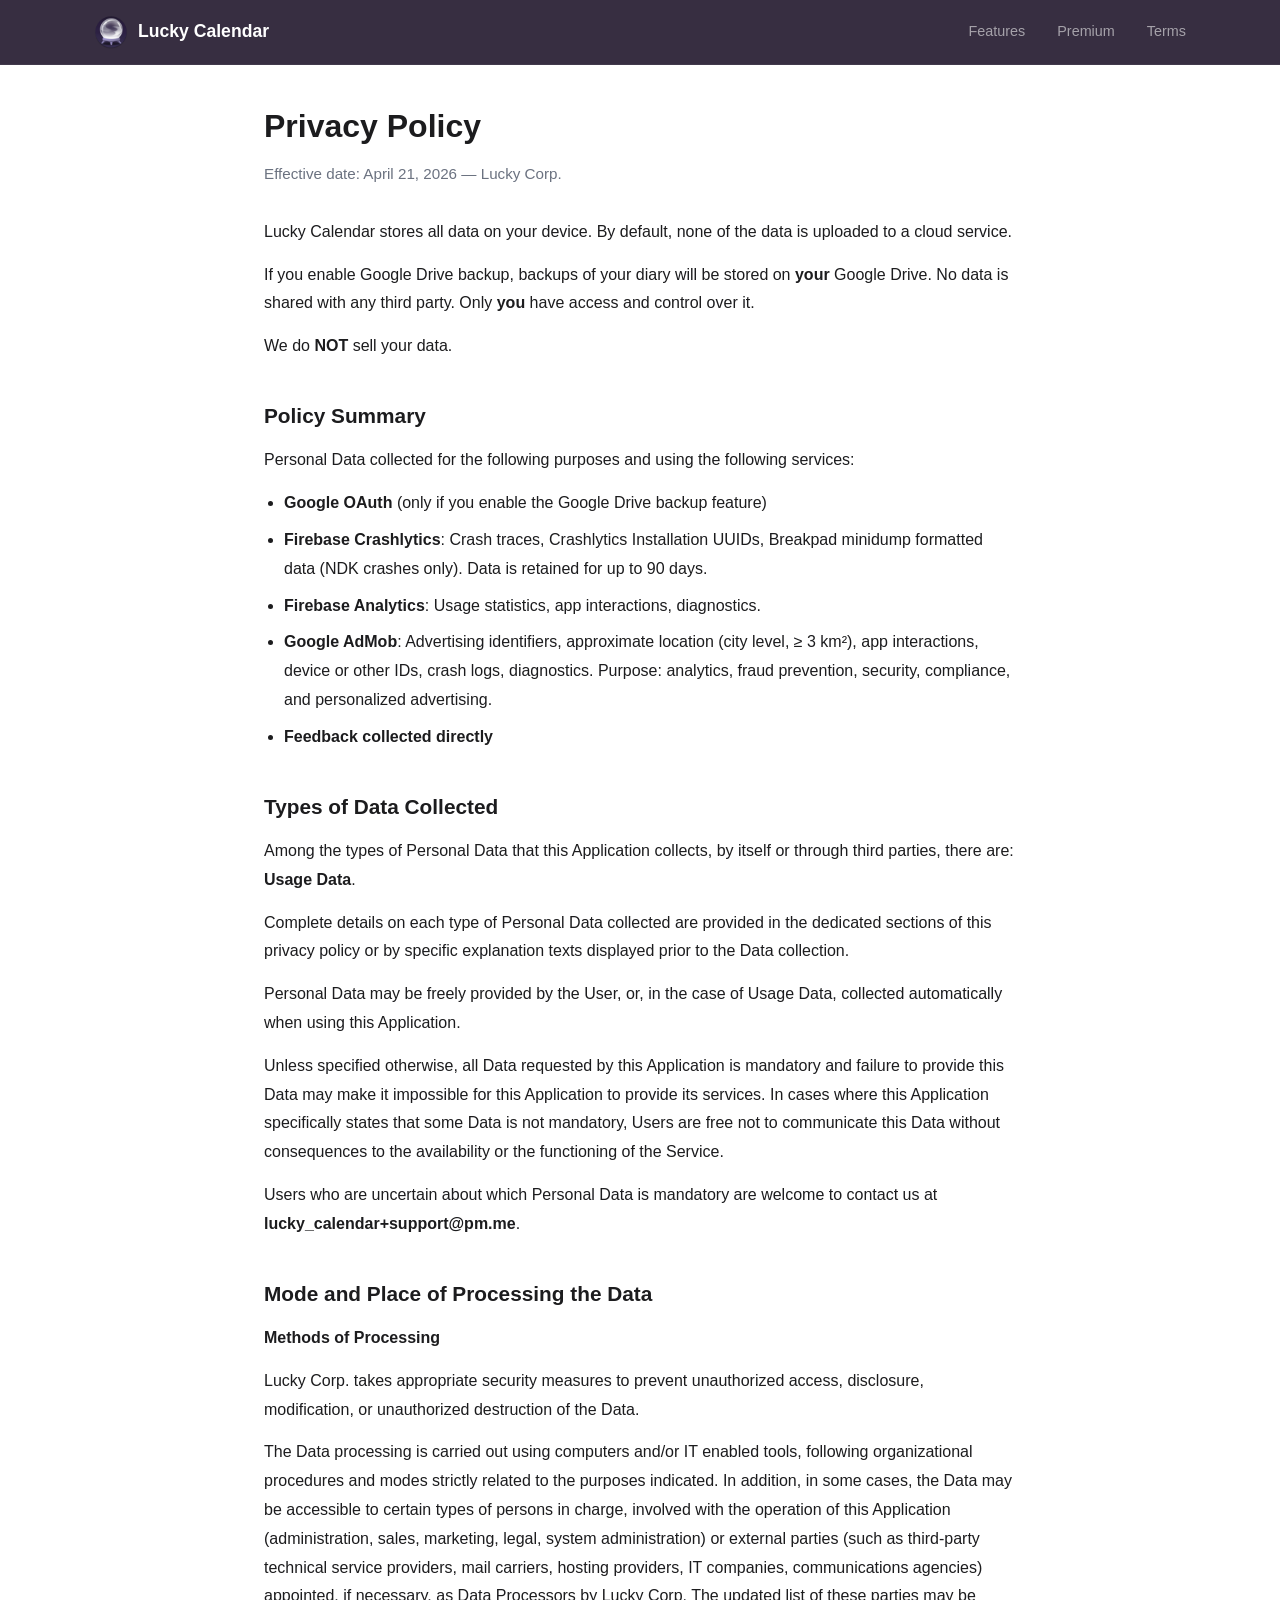
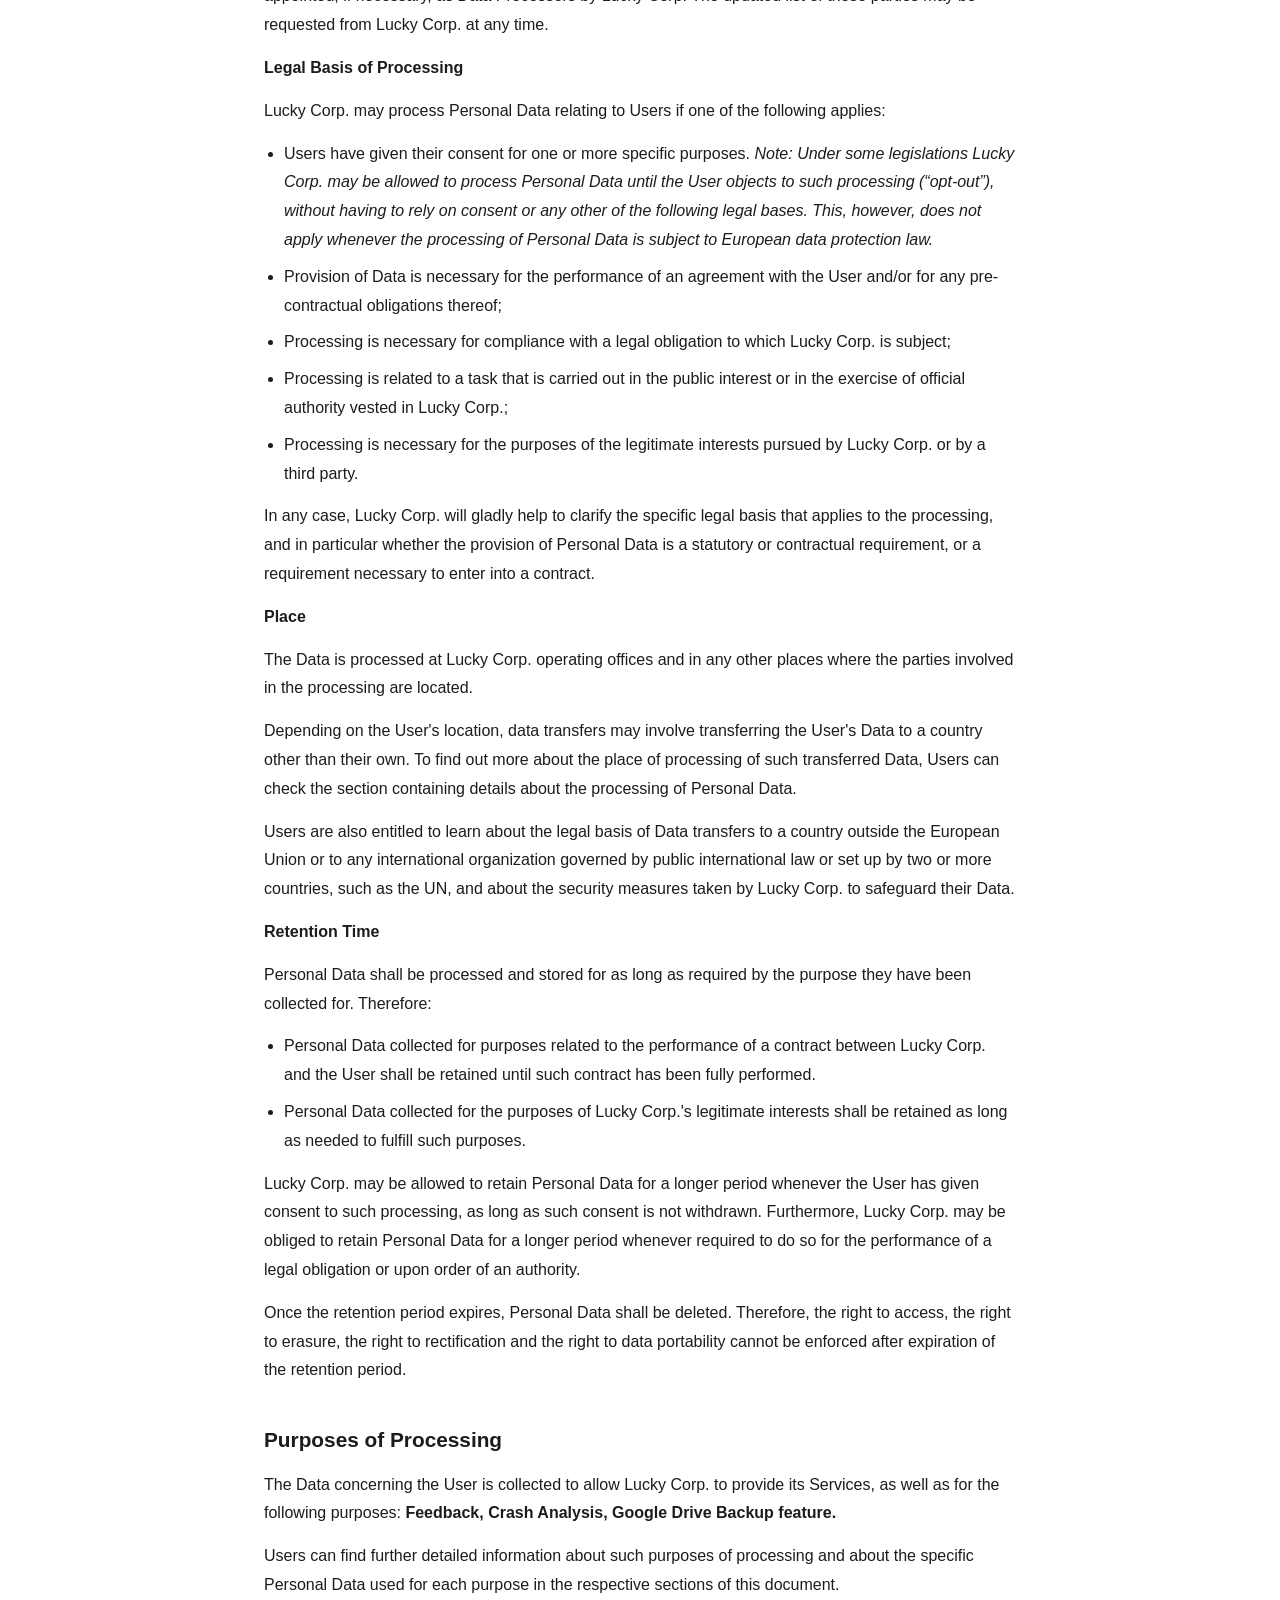
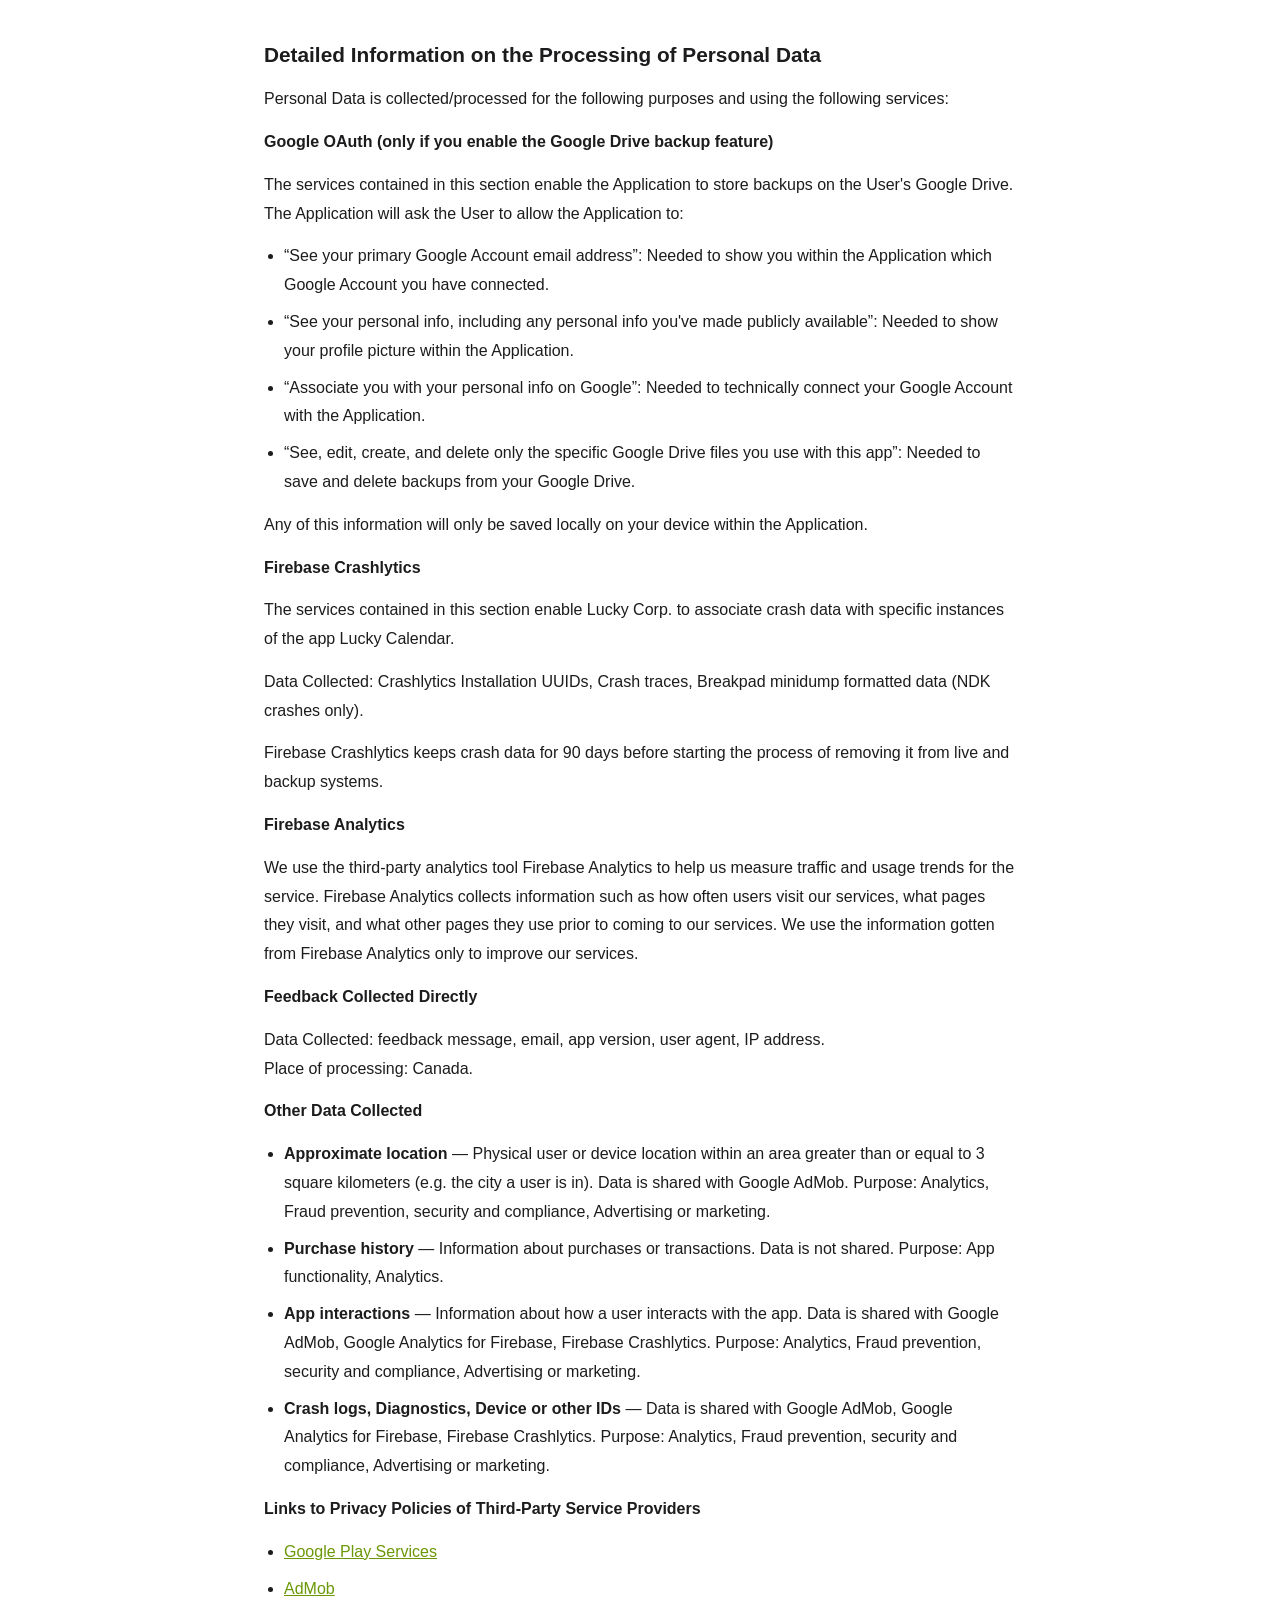
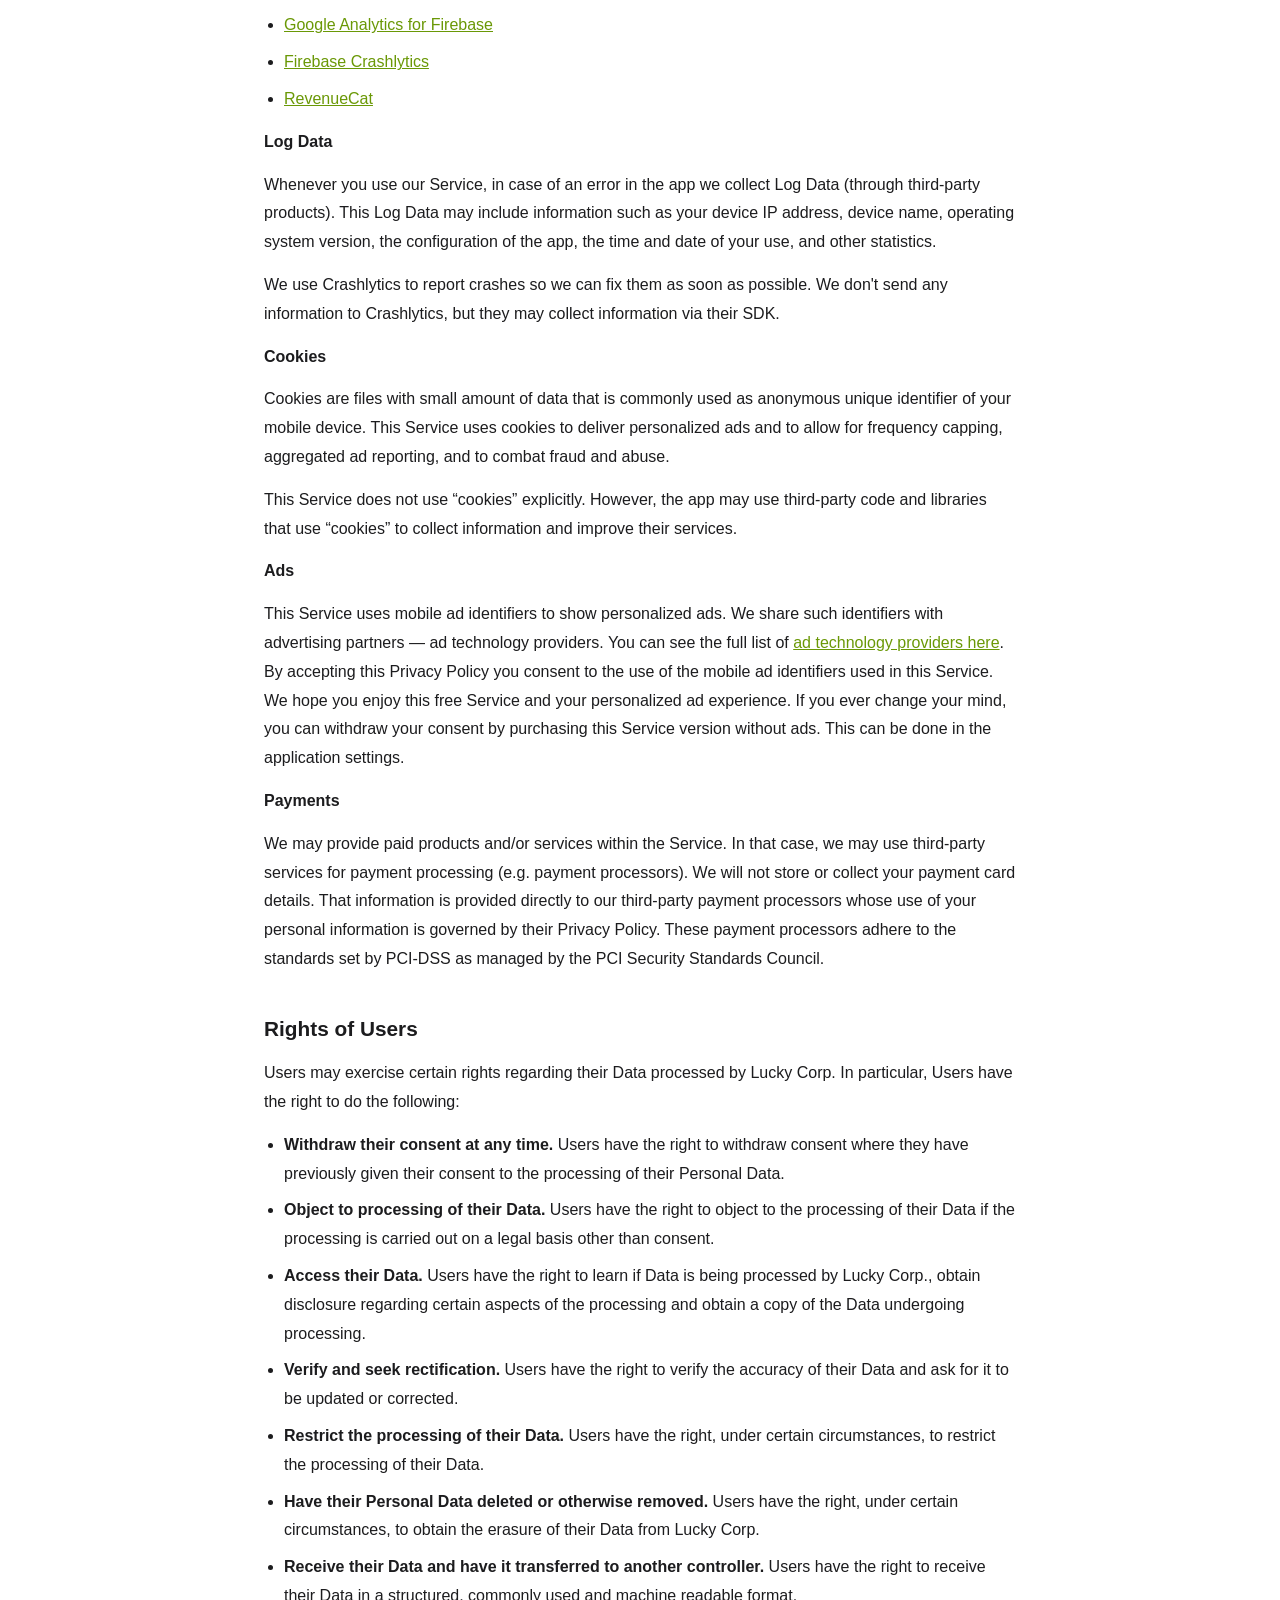
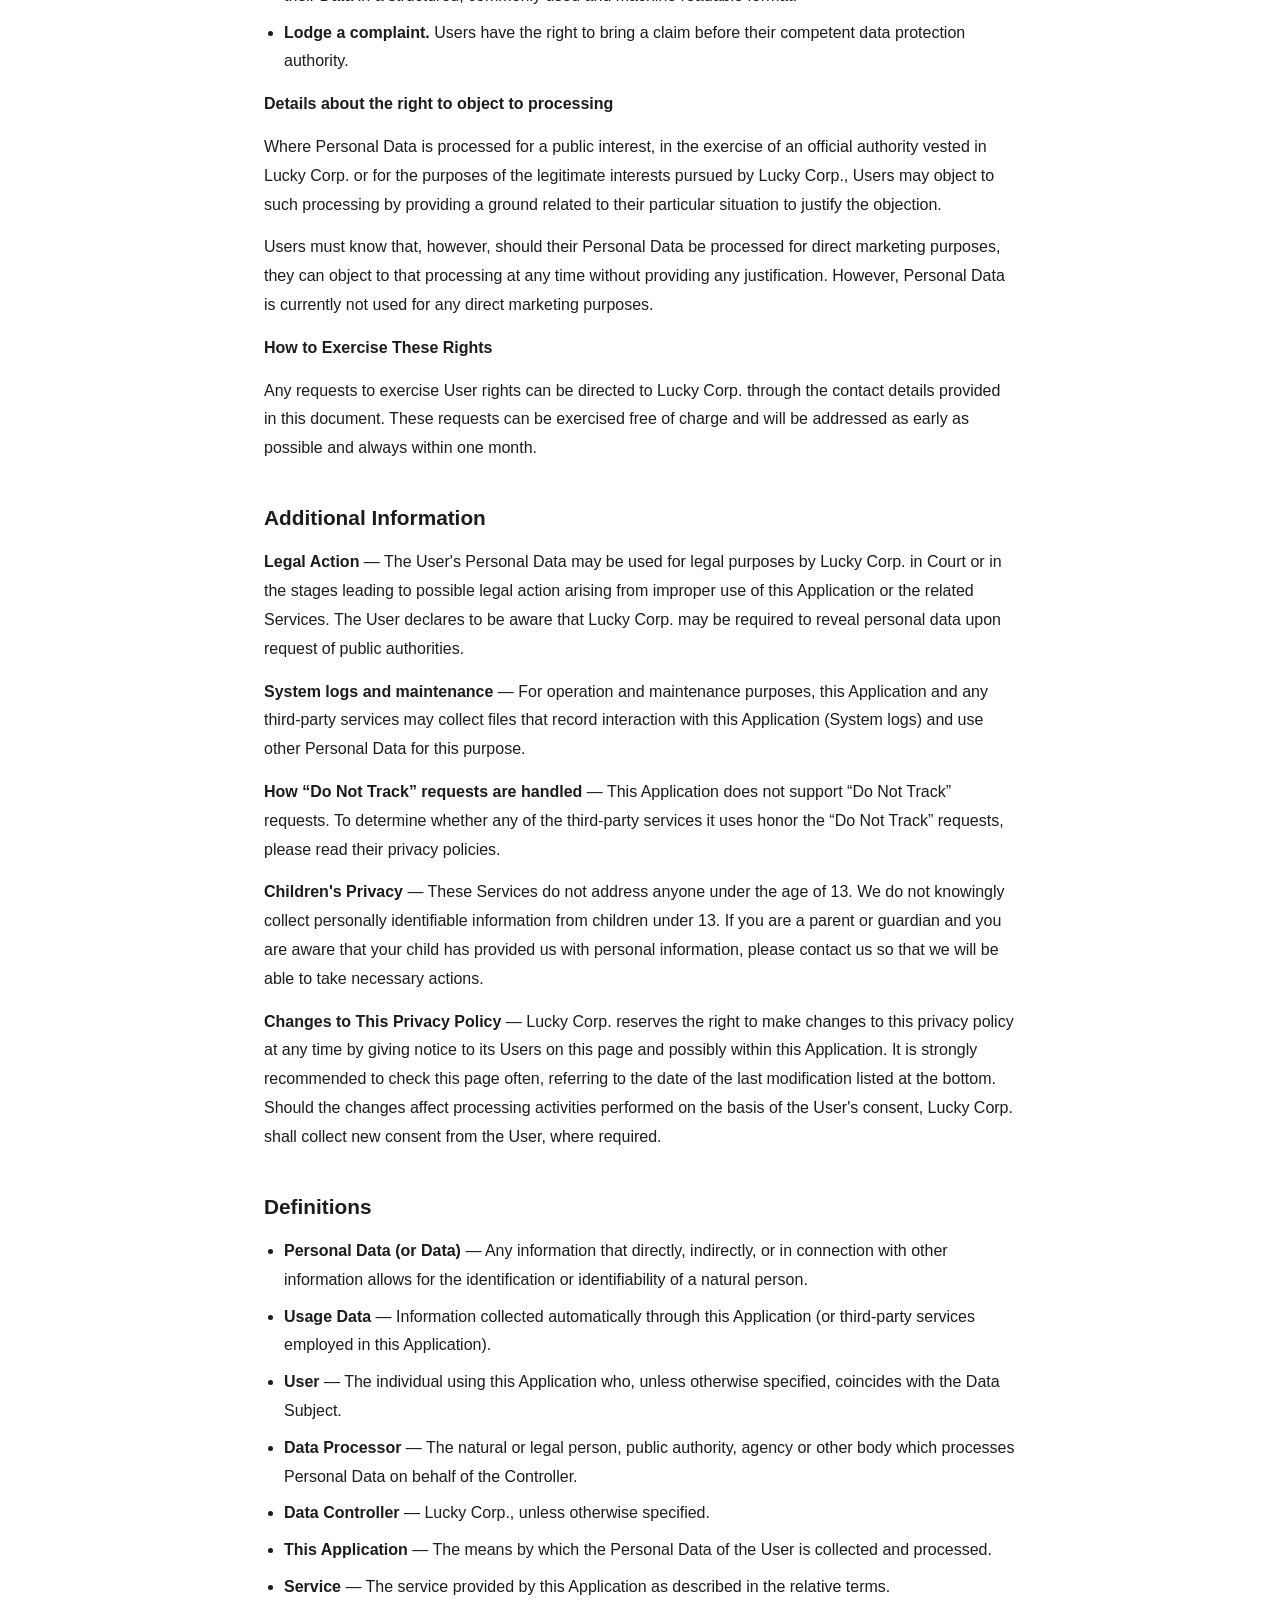
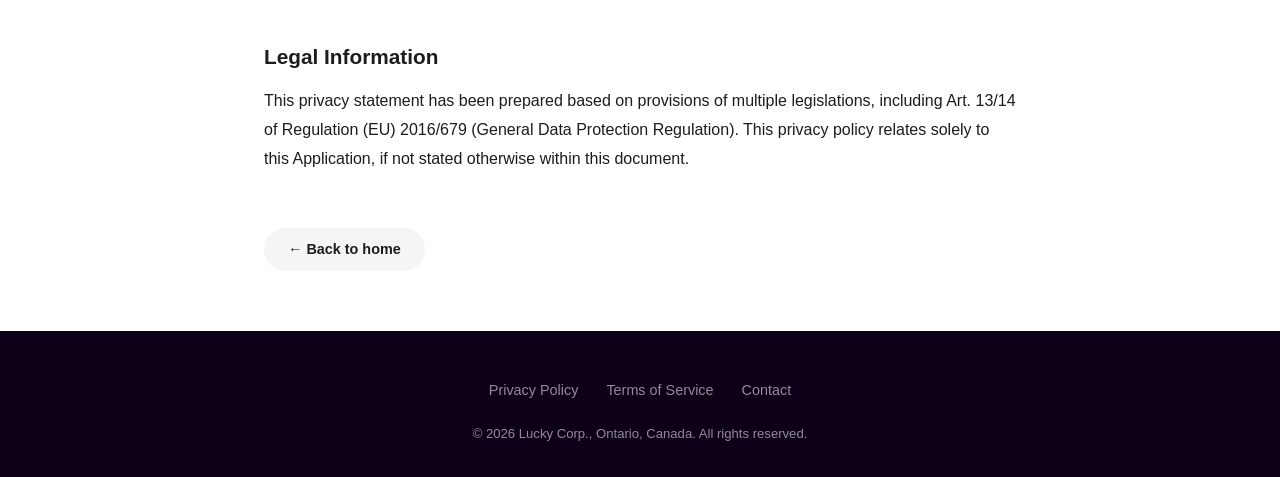
==== privacy.html @ 3365e774 "Initial website" ====
<!DOCTYPE html>
<html lang="en">
<head>
    <meta charset="UTF-8">
    <meta name="viewport" content="width=device-width, initial-scale=1.0">
    <title>Privacy Policy — Lucky Calendar</title>
    <meta name="description" content="Privacy Policy for Lucky Calendar app.">
    <meta name="theme-color" content="#1A0A2E">
    <link rel="icon" href="img/favicon.webp" type="image/webp">
    <link rel="stylesheet" href="style.css">
</head>
<body>

<nav class="nav">
    <div class="container">
        <a href="index.html" class="nav-brand">
            <img src="img/logo.webp" alt="Lucky Calendar" width="34" height="34">
            Lucky Calendar
        </a>
        <div class="nav-links">
            <a href="index.html#features">Features</a>
            <a href="index.html#premium">Premium</a>
            <a href="terms.html">Terms</a>
        </div>
        <button class="nav-toggle" id="navToggle" aria-label="Menu"><span></span></button>
    </div>
</nav>

<main class="legal-page">
    <h1>Privacy Policy</h1>
    <p class="effective">Effective date: April 21, 2026 &mdash; Lucky Corp.</p>

    <div class="legal-content">
        <p>Lucky Calendar stores all data on your device. By default, none of the data is uploaded to a cloud service.</p>

        <p>If you enable Google Drive backup, backups of your diary will be stored on <strong>your</strong> Google Drive. No data is shared with any third party. Only <strong>you</strong> have access and control over it.</p>

        <p>We do <strong>NOT</strong> sell your data.</p>

        <h2>Policy Summary</h2>

        <p>Personal Data collected for the following purposes and using the following services:</p>
        <ul>
            <li><strong>Google OAuth</strong> (only if you enable the Google Drive backup feature)</li>
            <li><strong>Firebase Crashlytics</strong>: Crash traces, Crashlytics Installation UUIDs, Breakpad minidump formatted data (NDK crashes only). Data is retained for up to 90 days.</li>
            <li><strong>Firebase Analytics</strong>: Usage statistics, app interactions, diagnostics.</li>
            <li><strong>Google AdMob</strong>: Advertising identifiers, approximate location (city level, &ge; 3&nbsp;km&sup2;), app interactions, device or other IDs, crash logs, diagnostics. Purpose: analytics, fraud prevention, security, compliance, and personalized advertising.</li>
            <li><strong>Feedback collected directly</strong></li>
        </ul>

        <h2>Types of Data Collected</h2>

        <p>Among the types of Personal Data that this Application collects, by itself or through third parties, there are: <strong>Usage Data</strong>.</p>

        <p>Complete details on each type of Personal Data collected are provided in the dedicated sections of this privacy policy or by specific explanation texts displayed prior to the Data collection.</p>

        <p>Personal Data may be freely provided by the User, or, in the case of Usage Data, collected automatically when using this Application.</p>

        <p>Unless specified otherwise, all Data requested by this Application is mandatory and failure to provide this Data may make it impossible for this Application to provide its services. In cases where this Application specifically states that some Data is not mandatory, Users are free not to communicate this Data without consequences to the availability or the functioning of the Service.</p>

        <p>Users who are uncertain about which Personal Data is mandatory are welcome to contact us at <strong>lucky_calendar+support@pm.me</strong>.</p>

        <h2>Mode and Place of Processing the Data</h2>

        <p><strong>Methods of Processing</strong></p>

        <p>Lucky Corp. takes appropriate security measures to prevent unauthorized access, disclosure, modification, or unauthorized destruction of the Data.</p>

        <p>The Data processing is carried out using computers and/or IT enabled tools, following organizational procedures and modes strictly related to the purposes indicated. In addition, in some cases, the Data may be accessible to certain types of persons in charge, involved with the operation of this Application (administration, sales, marketing, legal, system administration) or external parties (such as third-party technical service providers, mail carriers, hosting providers, IT companies, communications agencies) appointed, if necessary, as Data Processors by Lucky Corp. The updated list of these parties may be requested from Lucky Corp. at any time.</p>

        <p><strong>Legal Basis of Processing</strong></p>

        <p>Lucky Corp. may process Personal Data relating to Users if one of the following applies:</p>
        <ul>
            <li>Users have given their consent for one or more specific purposes. <em>Note: Under some legislations Lucky Corp. may be allowed to process Personal Data until the User objects to such processing (&ldquo;opt-out&rdquo;), without having to rely on consent or any other of the following legal bases. This, however, does not apply whenever the processing of Personal Data is subject to European data protection law.</em></li>
            <li>Provision of Data is necessary for the performance of an agreement with the User and/or for any pre-contractual obligations thereof;</li>
            <li>Processing is necessary for compliance with a legal obligation to which Lucky Corp. is subject;</li>
            <li>Processing is related to a task that is carried out in the public interest or in the exercise of official authority vested in Lucky Corp.;</li>
            <li>Processing is necessary for the purposes of the legitimate interests pursued by Lucky Corp. or by a third party.</li>
        </ul>

        <p>In any case, Lucky Corp. will gladly help to clarify the specific legal basis that applies to the processing, and in particular whether the provision of Personal Data is a statutory or contractual requirement, or a requirement necessary to enter into a contract.</p>

        <p><strong>Place</strong></p>

        <p>The Data is processed at Lucky Corp. operating offices and in any other places where the parties involved in the processing are located.</p>

        <p>Depending on the User's location, data transfers may involve transferring the User's Data to a country other than their own. To find out more about the place of processing of such transferred Data, Users can check the section containing details about the processing of Personal Data.</p>

        <p>Users are also entitled to learn about the legal basis of Data transfers to a country outside the European Union or to any international organization governed by public international law or set up by two or more countries, such as the UN, and about the security measures taken by Lucky Corp. to safeguard their Data.</p>

        <p><strong>Retention Time</strong></p>

        <p>Personal Data shall be processed and stored for as long as required by the purpose they have been collected for. Therefore:</p>
        <ul>
            <li>Personal Data collected for purposes related to the performance of a contract between Lucky Corp. and the User shall be retained until such contract has been fully performed.</li>
            <li>Personal Data collected for the purposes of Lucky Corp.'s legitimate interests shall be retained as long as needed to fulfill such purposes.</li>
        </ul>

        <p>Lucky Corp. may be allowed to retain Personal Data for a longer period whenever the User has given consent to such processing, as long as such consent is not withdrawn. Furthermore, Lucky Corp. may be obliged to retain Personal Data for a longer period whenever required to do so for the performance of a legal obligation or upon order of an authority.</p>

        <p>Once the retention period expires, Personal Data shall be deleted. Therefore, the right to access, the right to erasure, the right to rectification and the right to data portability cannot be enforced after expiration of the retention period.</p>

        <h2>Purposes of Processing</h2>

        <p>The Data concerning the User is collected to allow Lucky Corp. to provide its Services, as well as for the following purposes: <strong>Feedback, Crash Analysis, Google Drive Backup feature.</strong></p>

        <p>Users can find further detailed information about such purposes of processing and about the specific Personal Data used for each purpose in the respective sections of this document.</p>

        <h2>Detailed Information on the Processing of Personal Data</h2>

        <p>Personal Data is collected/processed for the following purposes and using the following services:</p>

        <p><strong>Google OAuth (only if you enable the Google Drive backup feature)</strong></p>

        <p>The services contained in this section enable the Application to store backups on the User's Google Drive. The Application will ask the User to allow the Application to:</p>
        <ul>
            <li>&ldquo;See your primary Google Account email address&rdquo;: Needed to show you within the Application which Google Account you have connected.</li>
            <li>&ldquo;See your personal info, including any personal info you've made publicly available&rdquo;: Needed to show your profile picture within the Application.</li>
            <li>&ldquo;Associate you with your personal info on Google&rdquo;: Needed to technically connect your Google Account with the Application.</li>
            <li>&ldquo;See, edit, create, and delete only the specific Google Drive files you use with this app&rdquo;: Needed to save and delete backups from your Google Drive.</li>
        </ul>

        <p>Any of this information will only be saved locally on your device within the Application.</p>

        <p><strong>Firebase Crashlytics</strong></p>

        <p>The services contained in this section enable Lucky Corp. to associate crash data with specific instances of the app Lucky Calendar.</p>
        <p>Data Collected: Crashlytics Installation UUIDs, Crash traces, Breakpad minidump formatted data (NDK crashes only).</p>
        <p>Firebase Crashlytics keeps crash data for 90 days before starting the process of removing it from live and backup systems.</p>

        <p><strong>Firebase Analytics</strong></p>

        <p>We use the third-party analytics tool Firebase Analytics to help us measure traffic and usage trends for the service. Firebase Analytics collects information such as how often users visit our services, what pages they visit, and what other pages they use prior to coming to our services. We use the information gotten from Firebase Analytics only to improve our services.</p>

        <p><strong>Feedback Collected Directly</strong></p>
        <p>Data Collected: feedback message, email, app version, user agent, IP address.<br>Place of processing: Canada.</p>

        <p><strong>Other Data Collected</strong></p>
        <ul>
            <li><strong>Approximate location</strong> — Physical user or device location within an area greater than or equal to 3 square kilometers (e.g. the city a user is in). Data is shared with Google AdMob. Purpose: Analytics, Fraud prevention, security and compliance, Advertising or marketing.</li>
            <li><strong>Purchase history</strong> — Information about purchases or transactions. Data is not shared. Purpose: App functionality, Analytics.</li>
            <li><strong>App interactions</strong> — Information about how a user interacts with the app. Data is shared with Google AdMob, Google Analytics for Firebase, Firebase Crashlytics. Purpose: Analytics, Fraud prevention, security and compliance, Advertising or marketing.</li>
            <li><strong>Crash logs, Diagnostics, Device or other IDs</strong> — Data is shared with Google AdMob, Google Analytics for Firebase, Firebase Crashlytics. Purpose: Analytics, Fraud prevention, security and compliance, Advertising or marketing.</li>
        </ul>

        <p><strong>Links to Privacy Policies of Third-Party Service Providers</strong></p>
        <ul>
            <li><a href="https://www.google.com/policies/privacy/">Google Play Services</a></li>
            <li><a href="https://support.google.com/admob/answer/6128543?hl=en">AdMob</a></li>
            <li><a href="https://firebase.google.com/policies/analytics">Google Analytics for Firebase</a></li>
            <li><a href="https://firebase.google.com/support/privacy/">Firebase Crashlytics</a></li>
            <li><a href="https://www.revenuecat.com/privacy">RevenueCat</a></li>
        </ul>

        <p><strong>Log Data</strong></p>
        <p>Whenever you use our Service, in case of an error in the app we collect Log Data (through third-party products). This Log Data may include information such as your device IP address, device name, operating system version, the configuration of the app, the time and date of your use, and other statistics.</p>
        <p>We use Crashlytics to report crashes so we can fix them as soon as possible. We don't send any information to Crashlytics, but they may collect information via their SDK.</p>

        <p><strong>Cookies</strong></p>
        <p>Cookies are files with small amount of data that is commonly used as anonymous unique identifier of your mobile device. This Service uses cookies to deliver personalized ads and to allow for frequency capping, aggregated ad reporting, and to combat fraud and abuse.</p>
        <p>This Service does not use &ldquo;cookies&rdquo; explicitly. However, the app may use third-party code and libraries that use &ldquo;cookies&rdquo; to collect information and improve their services.</p>

        <p><strong>Ads</strong></p>
        <p>This Service uses mobile ad identifiers to show personalized ads. We share such identifiers with advertising partners &mdash; ad technology providers. You can see the full list of <a href="https://support.google.com/admob/answer/9012903">ad technology providers here</a>. By accepting this Privacy Policy you consent to the use of the mobile ad identifiers used in this Service. We hope you enjoy this free Service and your personalized ad experience. If you ever change your mind, you can withdraw your consent by purchasing this Service version without ads. This can be done in the application settings.</p>

        <p><strong>Payments</strong></p>
        <p>We may provide paid products and/or services within the Service. In that case, we may use third-party services for payment processing (e.g. payment processors). We will not store or collect your payment card details. That information is provided directly to our third-party payment processors whose use of your personal information is governed by their Privacy Policy. These payment processors adhere to the standards set by PCI-DSS as managed by the PCI Security Standards Council.</p>

        <h2>Rights of Users</h2>

        <p>Users may exercise certain rights regarding their Data processed by Lucky Corp. In particular, Users have the right to do the following:</p>
        <ul>
            <li><strong>Withdraw their consent at any time.</strong> Users have the right to withdraw consent where they have previously given their consent to the processing of their Personal Data.</li>
            <li><strong>Object to processing of their Data.</strong> Users have the right to object to the processing of their Data if the processing is carried out on a legal basis other than consent.</li>
            <li><strong>Access their Data.</strong> Users have the right to learn if Data is being processed by Lucky Corp., obtain disclosure regarding certain aspects of the processing and obtain a copy of the Data undergoing processing.</li>
            <li><strong>Verify and seek rectification.</strong> Users have the right to verify the accuracy of their Data and ask for it to be updated or corrected.</li>
            <li><strong>Restrict the processing of their Data.</strong> Users have the right, under certain circumstances, to restrict the processing of their Data.</li>
            <li><strong>Have their Personal Data deleted or otherwise removed.</strong> Users have the right, under certain circumstances, to obtain the erasure of their Data from Lucky Corp.</li>
            <li><strong>Receive their Data and have it transferred to another controller.</strong> Users have the right to receive their Data in a structured, commonly used and machine readable format.</li>
            <li><strong>Lodge a complaint.</strong> Users have the right to bring a claim before their competent data protection authority.</li>
        </ul>

        <p><strong>Details about the right to object to processing</strong></p>
        <p>Where Personal Data is processed for a public interest, in the exercise of an official authority vested in Lucky Corp. or for the purposes of the legitimate interests pursued by Lucky Corp., Users may object to such processing by providing a ground related to their particular situation to justify the objection.</p>
        <p>Users must know that, however, should their Personal Data be processed for direct marketing purposes, they can object to that processing at any time without providing any justification. However, Personal Data is currently not used for any direct marketing purposes.</p>

        <p><strong>How to Exercise These Rights</strong></p>
        <p>Any requests to exercise User rights can be directed to Lucky Corp. through the contact details provided in this document. These requests can be exercised free of charge and will be addressed as early as possible and always within one month.</p>

        <h2>Additional Information</h2>

        <p><strong>Legal Action</strong> — The User's Personal Data may be used for legal purposes by Lucky Corp. in Court or in the stages leading to possible legal action arising from improper use of this Application or the related Services. The User declares to be aware that Lucky Corp. may be required to reveal personal data upon request of public authorities.</p>

        <p><strong>System logs and maintenance</strong> — For operation and maintenance purposes, this Application and any third-party services may collect files that record interaction with this Application (System logs) and use other Personal Data for this purpose.</p>

        <p><strong>How &ldquo;Do Not Track&rdquo; requests are handled</strong> — This Application does not support &ldquo;Do Not Track&rdquo; requests. To determine whether any of the third-party services it uses honor the &ldquo;Do Not Track&rdquo; requests, please read their privacy policies.</p>

        <p><strong>Children's Privacy</strong> — These Services do not address anyone under the age of 13. We do not knowingly collect personally identifiable information from children under 13. If you are a parent or guardian and you are aware that your child has provided us with personal information, please contact us so that we will be able to take necessary actions.</p>

        <p><strong>Changes to This Privacy Policy</strong> — Lucky Corp. reserves the right to make changes to this privacy policy at any time by giving notice to its Users on this page and possibly within this Application. It is strongly recommended to check this page often, referring to the date of the last modification listed at the bottom. Should the changes affect processing activities performed on the basis of the User's consent, Lucky Corp. shall collect new consent from the User, where required.</p>

        <h2>Definitions</h2>
        <ul>
            <li><strong>Personal Data (or Data)</strong> — Any information that directly, indirectly, or in connection with other information allows for the identification or identifiability of a natural person.</li>
            <li><strong>Usage Data</strong> — Information collected automatically through this Application (or third-party services employed in this Application).</li>
            <li><strong>User</strong> — The individual using this Application who, unless otherwise specified, coincides with the Data Subject.</li>
            <li><strong>Data Processor</strong> — The natural or legal person, public authority, agency or other body which processes Personal Data on behalf of the Controller.</li>
            <li><strong>Data Controller</strong> — Lucky Corp., unless otherwise specified.</li>
            <li><strong>This Application</strong> — The means by which the Personal Data of the User is collected and processed.</li>
            <li><strong>Service</strong> — The service provided by this Application as described in the relative terms.</li>
        </ul>

        <h2>Legal Information</h2>
        <p>This privacy statement has been prepared based on provisions of multiple legislations, including Art. 13/14 of Regulation (EU) 2016/679 (General Data Protection Regulation). This privacy policy relates solely to this Application, if not stated otherwise within this document.</p>
    </div>

    <a href="index.html" class="legal-back">&larr; Back to home</a>
</main>

<footer class="footer">
    <div class="container">
        <div class="footer-links">
            <a href="privacy.html">Privacy Policy</a>
            <a href="terms.html">Terms of Service</a>
            <a href="mailto:lucky_calendar+support@pm.me">Contact</a>
        </div>
        <p class="footer-copy">&copy; 2026 Lucky Corp., Ontario, Canada. All rights reserved.</p>
    </div>
</footer>

<script>
document.getElementById('navToggle').addEventListener('click', function() {
    document.querySelector('.nav-links').classList.toggle('open');
});
</script>
</body>
</html>
---- style.css ----
:root {
    --green: #7FB407;
    --green-light: #8FCE00;
    --green-dark: #6A9806;
    --green-glow: rgba(127, 180, 7, 0.25);
    --purple-deep: #0C0118;
    --purple-dark: #1A0A2E;
    --purple-mid: #2D1B4E;
    --purple-light: #5a4a6e;
    --bg-light: #F5F5F8;
    --white: #FFFFFF;
    --text-dark: #1C1C1E;
    --text-secondary: #6B7280;
    --text-on-dark: rgba(255, 255, 255, 0.92);
    --text-on-dark-dim: rgba(255, 255, 255, 0.55);
    --luck-1: #EE5449;
    --luck-2: #F98178;
    --luck-3: #78909C;
    --luck-4: #6B9805;
    --luck-5: #8FCE00;
    --radius: 16px;
    --radius-sm: 10px;
    --shadow: 0 4px 6px -1px rgba(0,0,0,.08), 0 2px 4px -2px rgba(0,0,0,.06);
    --shadow-lg: 0 10px 25px -5px rgba(0,0,0,.1), 0 8px 10px -6px rgba(0,0,0,.08);
    --transition: .3s ease;
    --max-w: 1140px;
}

*, *::before, *::after { box-sizing: border-box; margin: 0; padding: 0; }
html { scroll-behavior: smooth; -webkit-text-size-adjust: 100%; }
body {
    font-family: -apple-system, BlinkMacSystemFont, 'Segoe UI', Roboto, 'Helvetica Neue', Arial, sans-serif;
    line-height: 1.65; color: var(--text-dark); background: var(--white);
    overflow-x: hidden;
}
img { max-width: 100%; display: block; }
a { color: inherit; text-decoration: none; }
ul { list-style: none; }

.container { max-width: var(--max-w); margin: 0 auto; padding: 0 24px; }

/* ---- Nav ---- */
.nav {
    position: fixed; top: 0; left: 0; right: 0; z-index: 100;
    background: rgba(12, 1, 24, .82);
    backdrop-filter: blur(16px); -webkit-backdrop-filter: blur(16px);
    border-bottom: 1px solid rgba(255,255,255,.06);
    transition: background var(--transition);
}
.nav .container {
    display: flex; align-items: center; justify-content: space-between;
    height: 64px;
}
.nav-brand {
    display: flex; align-items: center; gap: 10px;
    font-weight: 700; font-size: 1.1rem; color: var(--white);
}
.nav-brand img { width: 34px; height: 34px; border-radius: 8px; }
.nav-links { display: flex; gap: 32px; }
.nav-links a {
    color: var(--text-on-dark-dim); font-size: .9rem; font-weight: 500;
    transition: color var(--transition);
}
.nav-links a:hover { color: var(--green-light); }
.nav-toggle {
    display: none; background: none; border: none; cursor: pointer;
    width: 28px; height: 20px; position: relative;
}
.nav-toggle span,
.nav-toggle::before,
.nav-toggle::after {
    content: ''; display: block; width: 100%; height: 2px;
    background: var(--white); border-radius: 2px;
    position: absolute; left: 0; transition: var(--transition);
}
.nav-toggle span { top: 50%; transform: translateY(-50%); }
.nav-toggle::before { top: 0; }
.nav-toggle::after { bottom: 0; }

/* ---- Hero ---- */
.hero {
    min-height: 100vh; display: flex; align-items: center; justify-content: center;
    text-align: center; padding: 120px 24px 80px;
    background: linear-gradient(160deg, var(--purple-deep) 0%, var(--purple-dark) 35%, var(--purple-mid) 70%, var(--purple-light) 100%);
    position: relative; overflow: hidden;
}
.hero::before {
    content: ''; position: absolute; width: 500px; height: 500px;
    background: radial-gradient(circle, var(--green-glow) 0%, transparent 70%);
    top: 30%; left: 50%; transform: translate(-50%, -50%);
    pointer-events: none; animation: glow-pulse 6s ease-in-out infinite;
}
.hero-content { position: relative; z-index: 1; max-width: 680px; }
.hero-logo {
    width: 120px; height: 120px; margin: 0 auto 28px;
    border-radius: 28px;
    box-shadow: 0 0 60px var(--green-glow), 0 8px 32px rgba(0,0,0,.3);
    animation: logo-float 5s ease-in-out infinite;
}
.hero h1 {
    font-size: clamp(2.2rem, 5vw, 3.4rem); font-weight: 800;
    color: var(--white); line-height: 1.15; margin-bottom: 8px;
    letter-spacing: -0.02em;
}
.hero h1 span { color: var(--green-light); }
.hero-tagline {
    font-size: clamp(1.05rem, 2.5vw, 1.3rem); font-weight: 500;
    color: var(--green-light); margin-bottom: 16px;
}
.hero-sub {
    font-size: 1.05rem; color: var(--text-on-dark-dim);
    max-width: 520px; margin: 0 auto 36px; line-height: 1.7;
}
.hero-cta {
    display: inline-flex; align-items: center; gap: 10px;
    background: var(--green); color: var(--white);
    padding: 14px 32px; border-radius: 50px;
    font-weight: 600; font-size: 1.05rem;
    transition: transform var(--transition), box-shadow var(--transition);
    box-shadow: 0 4px 20px rgba(127, 180, 7, .35);
}
.hero-cta:hover { transform: translateY(-2px); box-shadow: 0 6px 28px rgba(127, 180, 7, .45); }
.hero-cta svg { width: 22px; height: 22px; }

/* ---- Section common ---- */
.section { padding: 100px 24px; }
.section-dark {
    background: linear-gradient(170deg, var(--purple-dark), var(--purple-mid));
    color: var(--text-on-dark);
}
.section-light { background: var(--bg-light); }
.section-white { background: var(--white); }
.section-title {
    font-size: clamp(1.7rem, 4vw, 2.4rem); font-weight: 800;
    text-align: center; margin-bottom: 12px; letter-spacing: -0.01em;
}
.section-subtitle {
    text-align: center; max-width: 560px; margin: 0 auto 56px;
    font-size: 1.05rem; line-height: 1.7;
}
.section-dark .section-subtitle { color: var(--text-on-dark-dim); }
.section-light .section-subtitle,
.section-white .section-subtitle { color: var(--text-secondary); }

/* ---- Features ---- */
.features-grid {
    display: grid; grid-template-columns: repeat(auto-fit, minmax(260px, 1fr));
    gap: 20px; max-width: 960px; margin: 0 auto;
}
.feature-card {
    background: var(--white); border-radius: var(--radius); padding: 32px 28px;
    box-shadow: var(--shadow); transition: transform var(--transition), box-shadow var(--transition);
    border: 1px solid rgba(0,0,0,.04);
}
.feature-card:hover { transform: translateY(-4px); box-shadow: var(--shadow-lg); }
.feature-icon {
    width: 48px; height: 48px; border-radius: 12px; margin-bottom: 18px;
    display: flex; align-items: center; justify-content: center;
    background: linear-gradient(135deg, var(--green), var(--green-light));
    color: var(--white); font-size: 1.3rem;
}
.feature-icon svg { width: 24px; height: 24px; stroke: var(--white); fill: none; stroke-width: 2; stroke-linecap: round; stroke-linejoin: round; }
.feature-card h3 { font-size: 1.1rem; font-weight: 700; margin-bottom: 8px; }
.feature-card p { font-size: .92rem; color: var(--text-secondary); line-height: 1.6; }

/* ---- How it works ---- */
.steps { display: flex; gap: 32px; max-width: 900px; margin: 0 auto; }
.step {
    flex: 1; text-align: center; position: relative; padding: 0 12px;
}
.step-num {
    width: 56px; height: 56px; border-radius: 50%; margin: 0 auto 20px;
    display: flex; align-items: center; justify-content: center;
    font-size: 1.4rem; font-weight: 800;
    background: var(--green); color: var(--white);
    box-shadow: 0 0 30px var(--green-glow);
}
.step h3 { font-size: 1.15rem; font-weight: 700; margin-bottom: 8px; color: var(--white); }
.step p { font-size: .95rem; color: var(--text-on-dark-dim); line-height: 1.6; }
.step + .step::before {
    content: ''; position: absolute; top: 28px; right: 100%; width: 32px; height: 2px;
    background: rgba(255,255,255,.15);
}

/* ---- Luck scale ---- */
.luck-scale {
    display: flex; gap: 12px; justify-content: center; flex-wrap: wrap;
    max-width: 700px; margin: 0 auto;
}
.luck-item {
    flex: 1; min-width: 110px; text-align: center; padding: 24px 16px;
    border-radius: var(--radius); background: var(--white);
    box-shadow: var(--shadow); transition: transform var(--transition);
}
.luck-item:hover { transform: translateY(-3px); }
.luck-dot {
    width: 44px; height: 44px; border-radius: 50%; margin: 0 auto 12px;
    display: flex; align-items: center; justify-content: center;
    font-weight: 800; color: var(--white); font-size: 1.1rem;
}
.luck-item:nth-child(1) .luck-dot { background: var(--luck-1); }
.luck-item:nth-child(2) .luck-dot { background: var(--luck-2); }
.luck-item:nth-child(3) .luck-dot { background: var(--luck-3); }
.luck-item:nth-child(4) .luck-dot { background: var(--luck-4); }
.luck-item:nth-child(5) .luck-dot { background: var(--luck-5); }
.luck-label { font-size: .82rem; color: var(--text-secondary); font-weight: 500; }

/* ---- Premium ---- */
.premium-card {
    max-width: 720px; margin: 0 auto; border-radius: var(--radius);
    background: linear-gradient(135deg, var(--purple-dark), var(--purple-mid));
    padding: 52px 48px; color: var(--white); position: relative; overflow: hidden;
}
.premium-card::before {
    content: ''; position: absolute; top: -60px; right: -60px;
    width: 200px; height: 200px;
    background: radial-gradient(circle, var(--green-glow), transparent 70%);
    pointer-events: none;
}
.premium-card h3 {
    font-size: 1.6rem; font-weight: 800; margin-bottom: 8px;
    display: flex; align-items: center; gap: 10px;
}
.premium-badge {
    display: inline-block; background: var(--green); color: var(--white);
    font-size: .7rem; font-weight: 700; padding: 3px 10px;
    border-radius: 50px; text-transform: uppercase; letter-spacing: .05em;
}
.premium-card > p { color: var(--text-on-dark-dim); margin-bottom: 28px; font-size: 1rem; }
.premium-list { display: grid; grid-template-columns: 1fr 1fr; gap: 14px 24px; margin-bottom: 32px; }
.premium-list li {
    display: flex; align-items: center; gap: 10px;
    font-size: .95rem; color: var(--text-on-dark);
}
.premium-list li::before {
    content: ''; display: inline-block; width: 20px; height: 20px; flex-shrink: 0;
    border-radius: 50%; background: var(--green);
    background-image: url("data:image/svg+xml,%3Csvg viewBox='0 0 16 16' fill='white' xmlns='http://www.w3.org/2000/svg'%3E%3Cpath d='M6.5 11.5L3 8l1-1 2.5 2.5 5-5 1 1z'/%3E%3C/svg%3E");
    background-size: 14px; background-position: center; background-repeat: no-repeat;
}
.premium-plans {
    display: flex; gap: 12px; flex-wrap: wrap;
}
.premium-plan {
    flex: 1; min-width: 140px; text-align: center;
    padding: 16px; border-radius: var(--radius-sm);
    border: 1px solid rgba(255,255,255,.12);
    background: rgba(255,255,255,.05); transition: border-color var(--transition);
}
.premium-plan:hover { border-color: var(--green); }
.premium-plan strong { display: block; font-size: 1rem; margin-bottom: 2px; }
.premium-plan span { font-size: .82rem; color: var(--text-on-dark-dim); }

/* ---- Privacy highlight ---- */
.privacy-highlights {
    display: grid; grid-template-columns: repeat(auto-fit, minmax(240px, 1fr));
    gap: 24px; max-width: 800px; margin: 0 auto;
}
.privacy-item {
    text-align: center; padding: 28px 20px;
}
.privacy-item svg {
    width: 40px; height: 40px; margin: 0 auto 14px; display: block;
    stroke: var(--green); fill: none; stroke-width: 1.5; stroke-linecap: round; stroke-linejoin: round;
}
.privacy-item h4 { font-size: 1rem; font-weight: 700; margin-bottom: 6px; }
.privacy-item p { font-size: .9rem; color: var(--text-secondary); }

/* ---- Languages ---- */
.lang-bar {
    display: flex; flex-wrap: wrap; justify-content: center; gap: 10px;
    max-width: 700px; margin: 0 auto;
}
.lang-tag {
    padding: 8px 18px; border-radius: 50px; font-size: .85rem; font-weight: 500;
    background: rgba(255,255,255,.08); color: var(--text-on-dark-dim);
    border: 1px solid rgba(255,255,255,.08);
}

/* ---- Footer ---- */
.footer {
    background: var(--purple-deep); color: var(--text-on-dark-dim);
    padding: 48px 24px 32px; text-align: center;
}
.footer-links { display: flex; justify-content: center; gap: 28px; margin-bottom: 20px; flex-wrap: wrap; }
.footer-links a { font-size: .9rem; transition: color var(--transition); }
.footer-links a:hover { color: var(--green-light); }
.footer-copy { font-size: .82rem; }

/* ---- Legal pages ---- */
.legal-page {
    padding: 100px 24px 60px;
    max-width: 800px; margin: 0 auto;
}
.legal-page h1 {
    font-size: 2rem; font-weight: 800; margin-bottom: 8px;
}
.legal-page .effective { color: var(--text-secondary); margin-bottom: 32px; font-size: .95rem; }
.legal-content { line-height: 1.8; }
.legal-content b, .legal-content strong { font-weight: 700; }
.legal-content p { margin-bottom: 14px; }
.legal-content ul { padding-left: 20px; margin-bottom: 14px; }
.legal-content ul li { margin-bottom: 8px; list-style: disc; }
.legal-content a { color: var(--green-dark); text-decoration: underline; }
.legal-content a:hover { color: var(--green); }
.legal-content h2 {
    font-size: 1.3rem; font-weight: 700; margin: 36px 0 12px;
}
.legal-back {
    display: inline-flex; align-items: center; gap: 6px;
    margin-top: 40px; padding: 10px 24px; border-radius: 50px;
    background: var(--bg-light); font-weight: 600; font-size: .9rem;
    transition: background var(--transition);
}
.legal-back:hover { background: #e8e8ec; }

/* ---- Animations ---- */
@keyframes glow-pulse {
    0%, 100% { opacity: .5; transform: translate(-50%, -50%) scale(1); }
    50%      { opacity: .8; transform: translate(-50%, -50%) scale(1.15); }
}
@keyframes logo-float {
    0%, 100% { transform: translateY(0); }
    50%      { transform: translateY(-10px); }
}

/* ---- Responsive ---- */
@media (max-width: 768px) {
    .nav-links { display: none; }
    .nav-toggle { display: block; }
    .nav-links.open {
        display: flex; flex-direction: column; gap: 0;
        position: absolute; top: 64px; left: 0; right: 0;
        background: rgba(12, 1, 24, .96); padding: 12px 0;
        border-bottom: 1px solid rgba(255,255,255,.06);
    }
    .nav-links.open a { padding: 14px 24px; display: block; }
    .steps { flex-direction: column; gap: 40px; }
    .step + .step::before { display: none; }
    .premium-card { padding: 36px 28px; }
    .premium-list { grid-template-columns: 1fr; }
    .section { padding: 72px 20px; }
    .hero { padding: 100px 20px 60px; }
    .hero-logo { width: 96px; height: 96px; border-radius: 22px; }
    .premium-plans { flex-direction: column; }
}

@media (max-width: 480px) {
    .features-grid { grid-template-columns: 1fr; }
    .luck-scale { flex-direction: column; align-items: center; }
    .luck-item { min-width: 200px; }
}
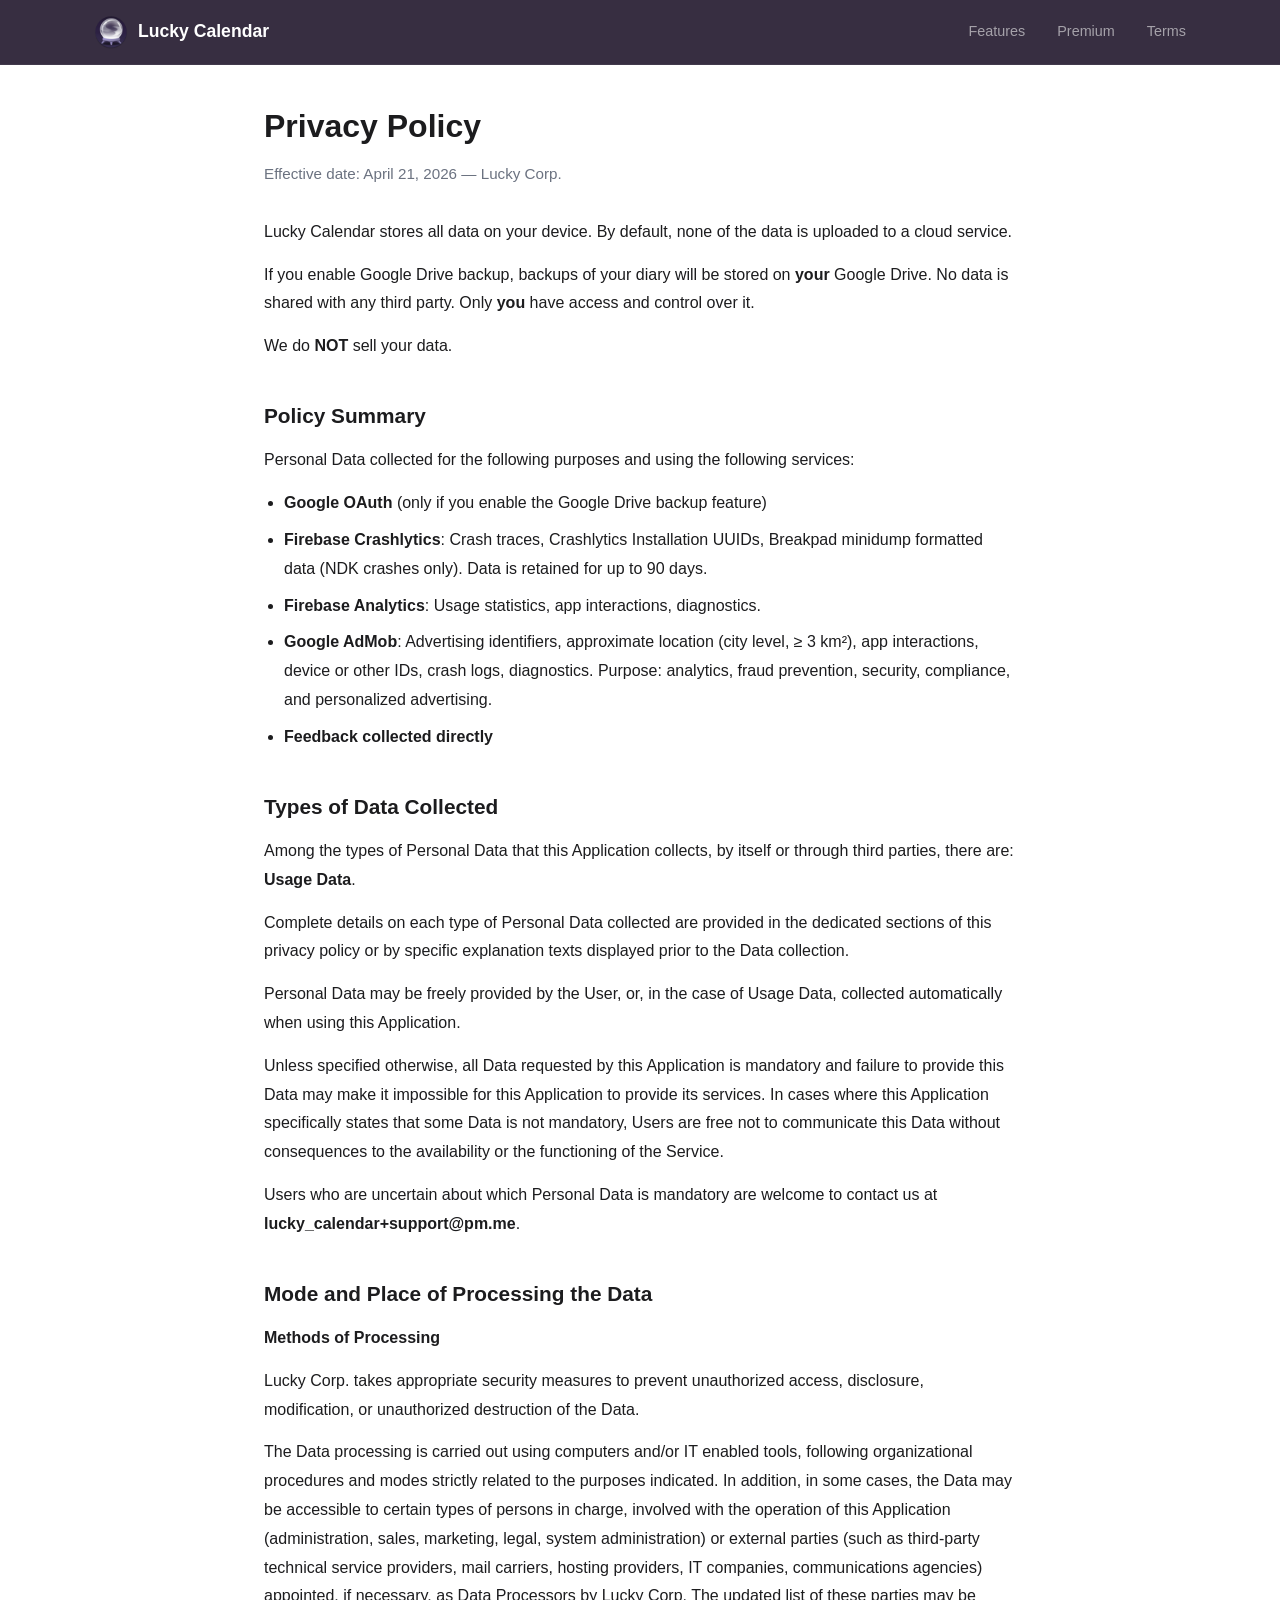
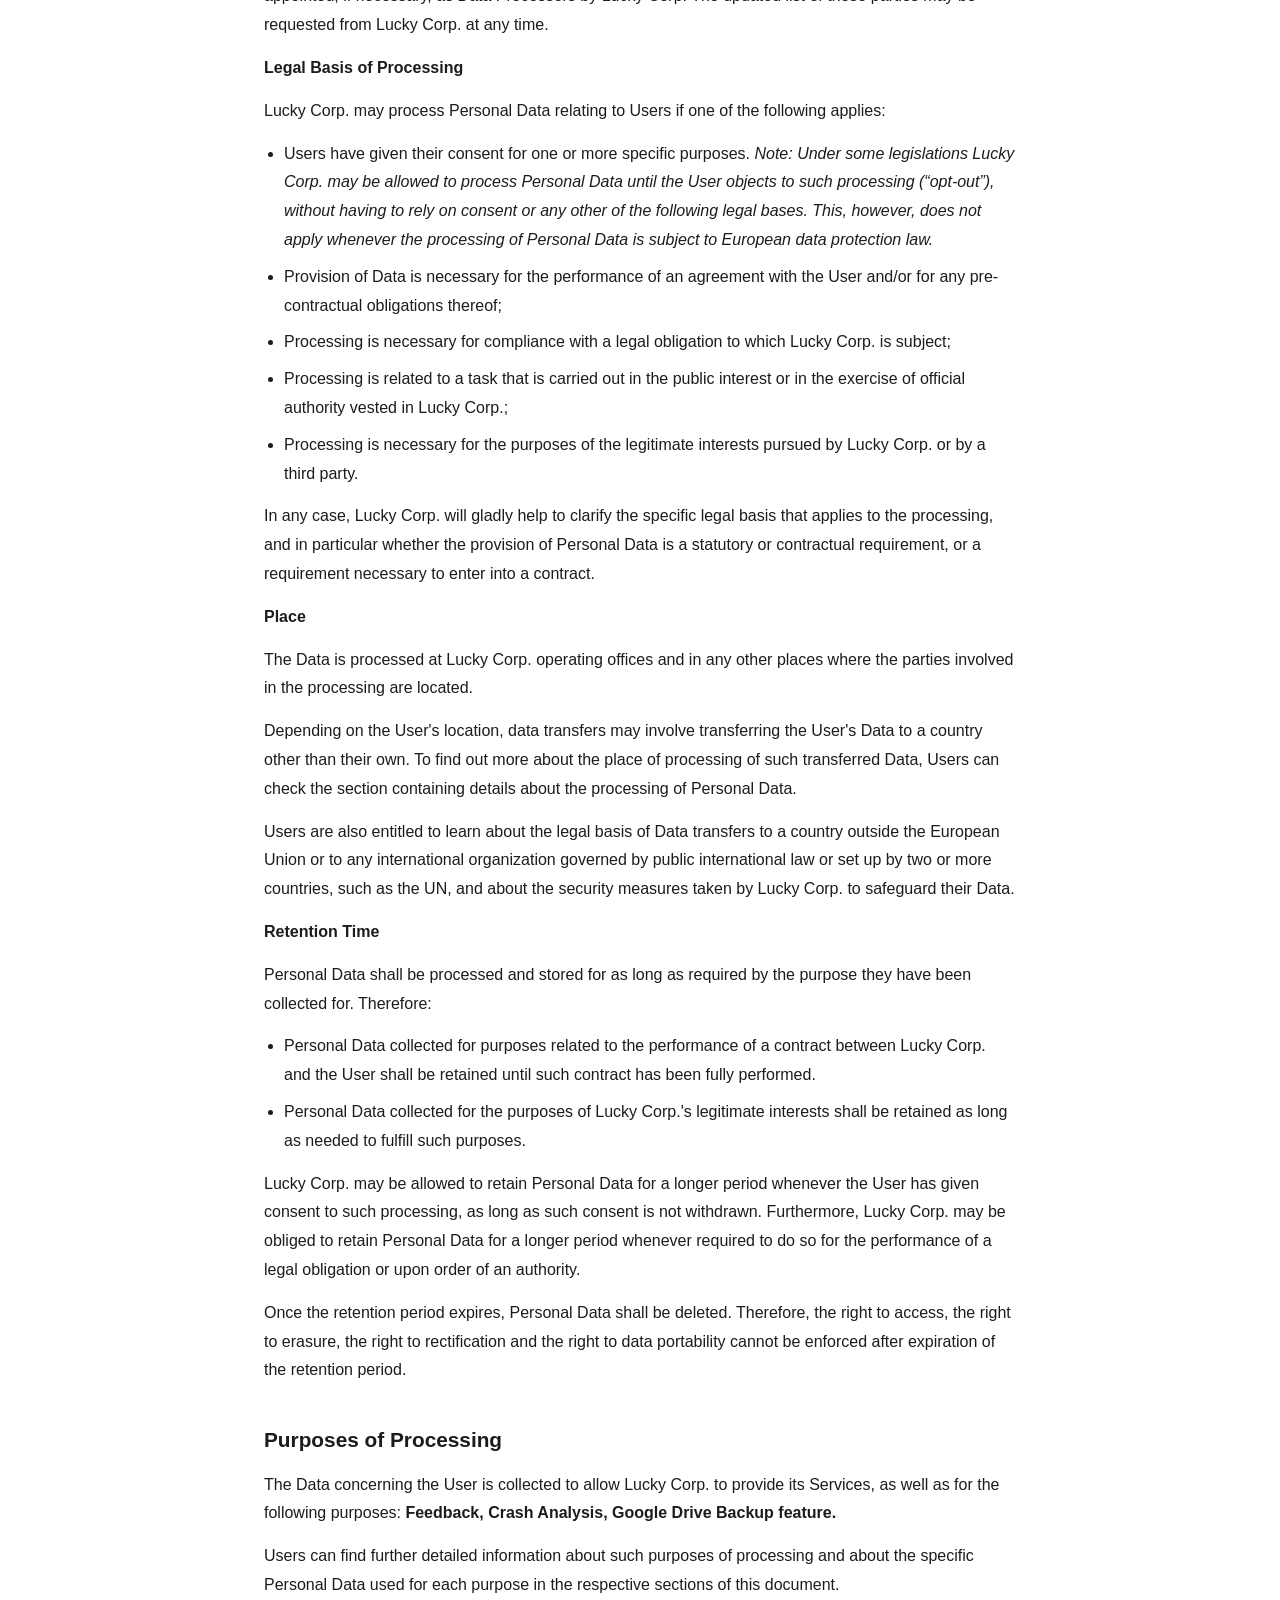
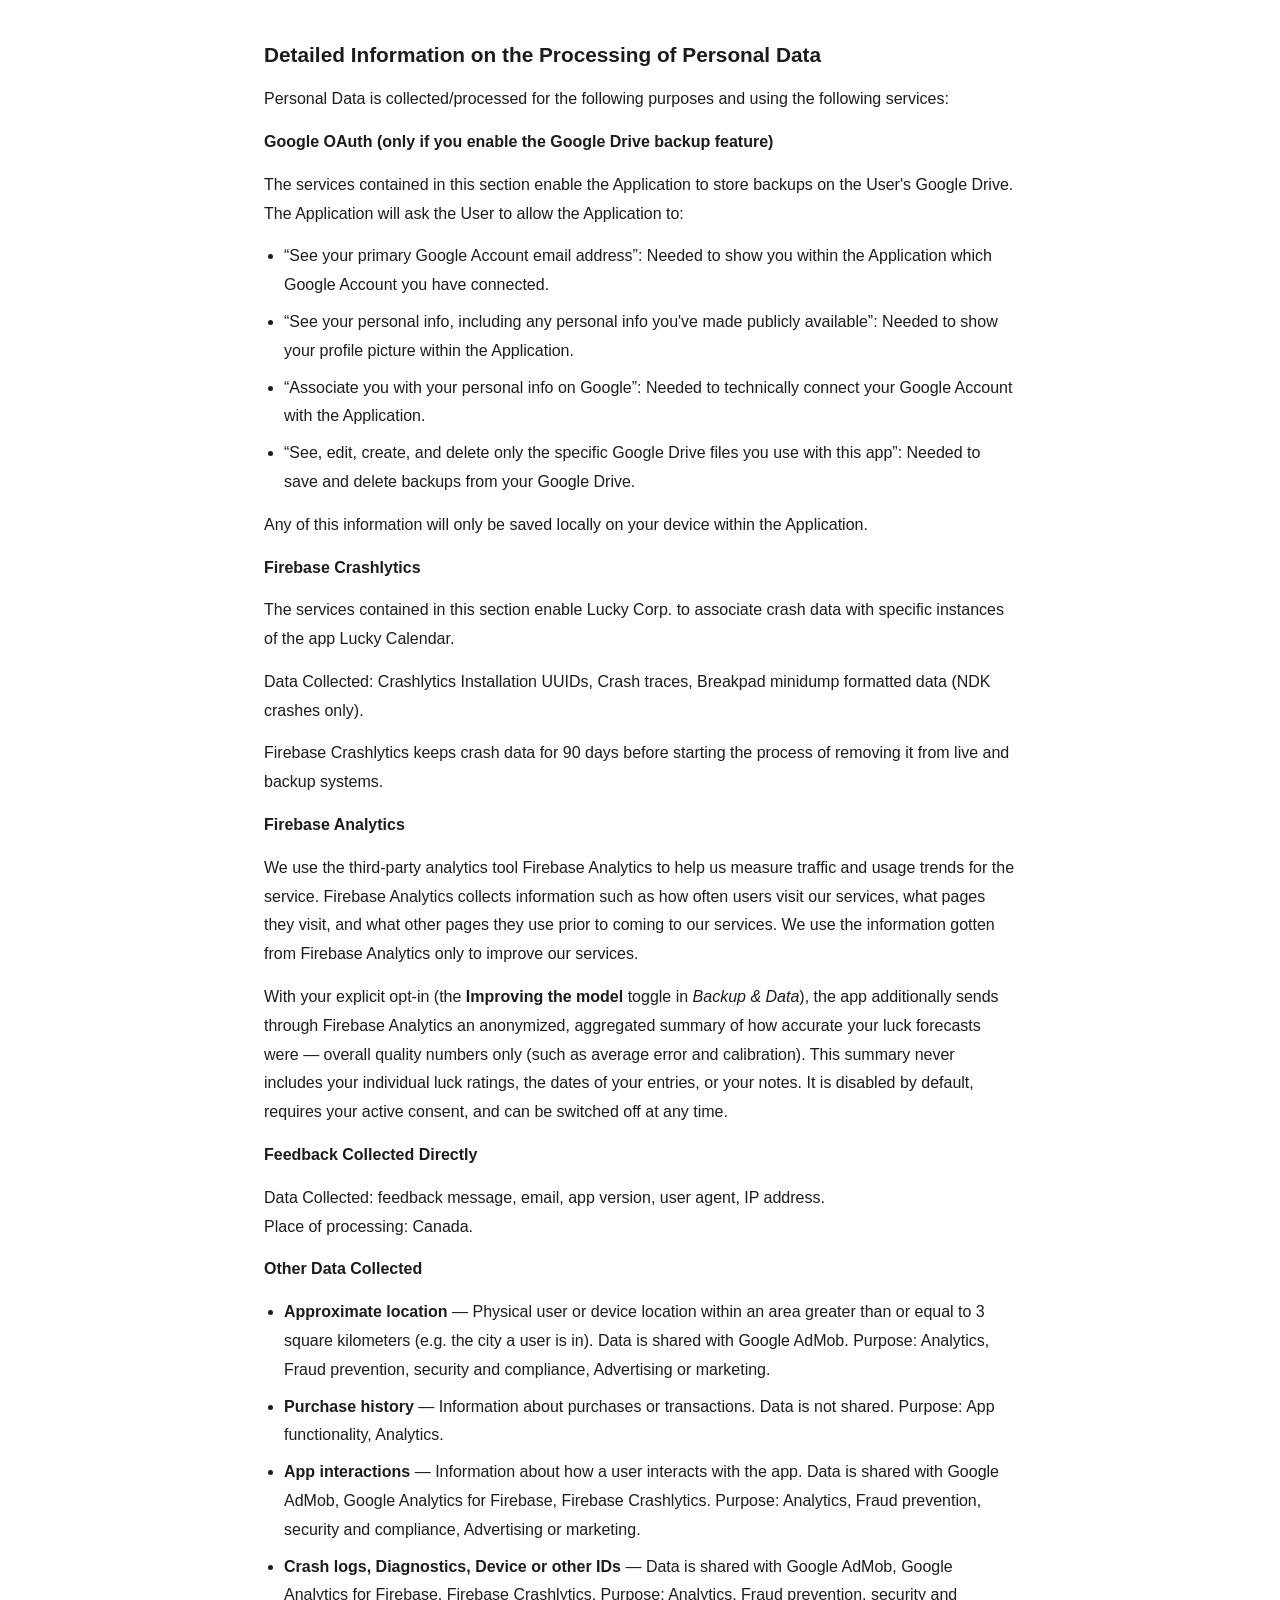
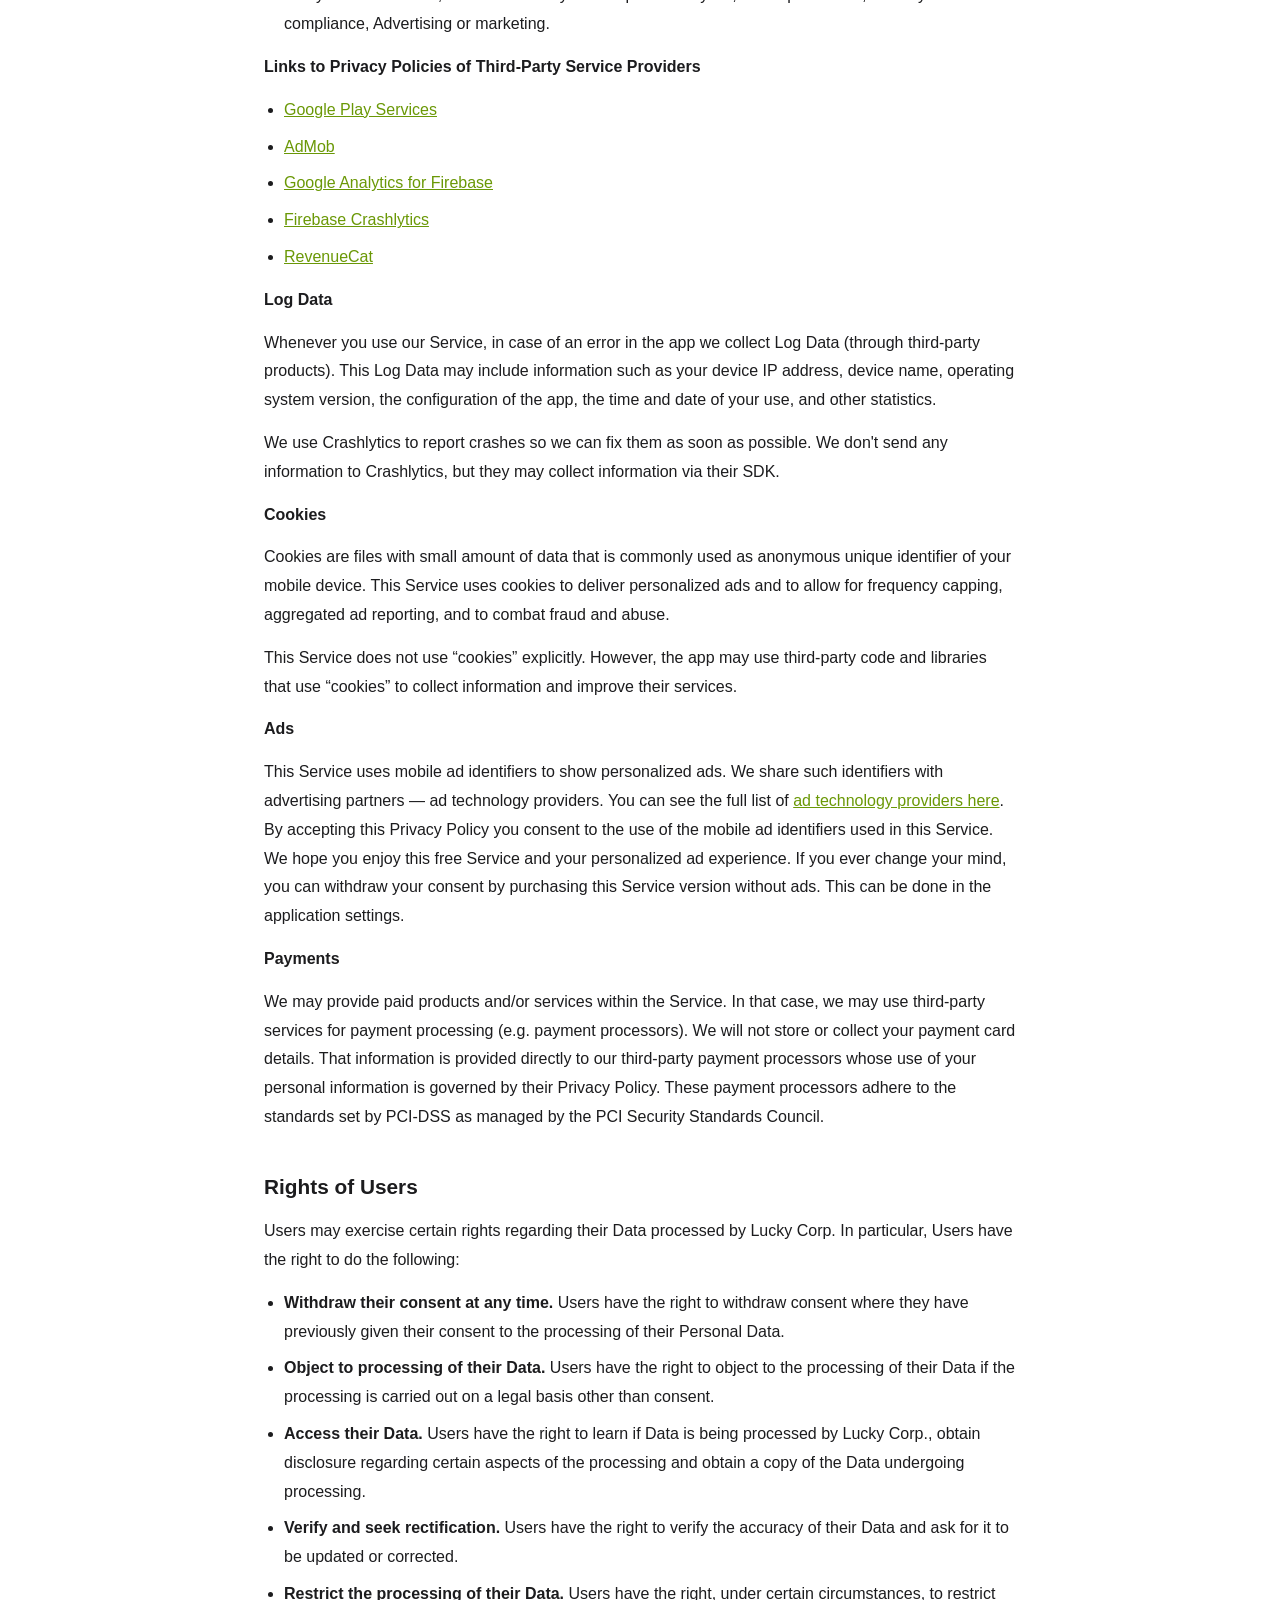
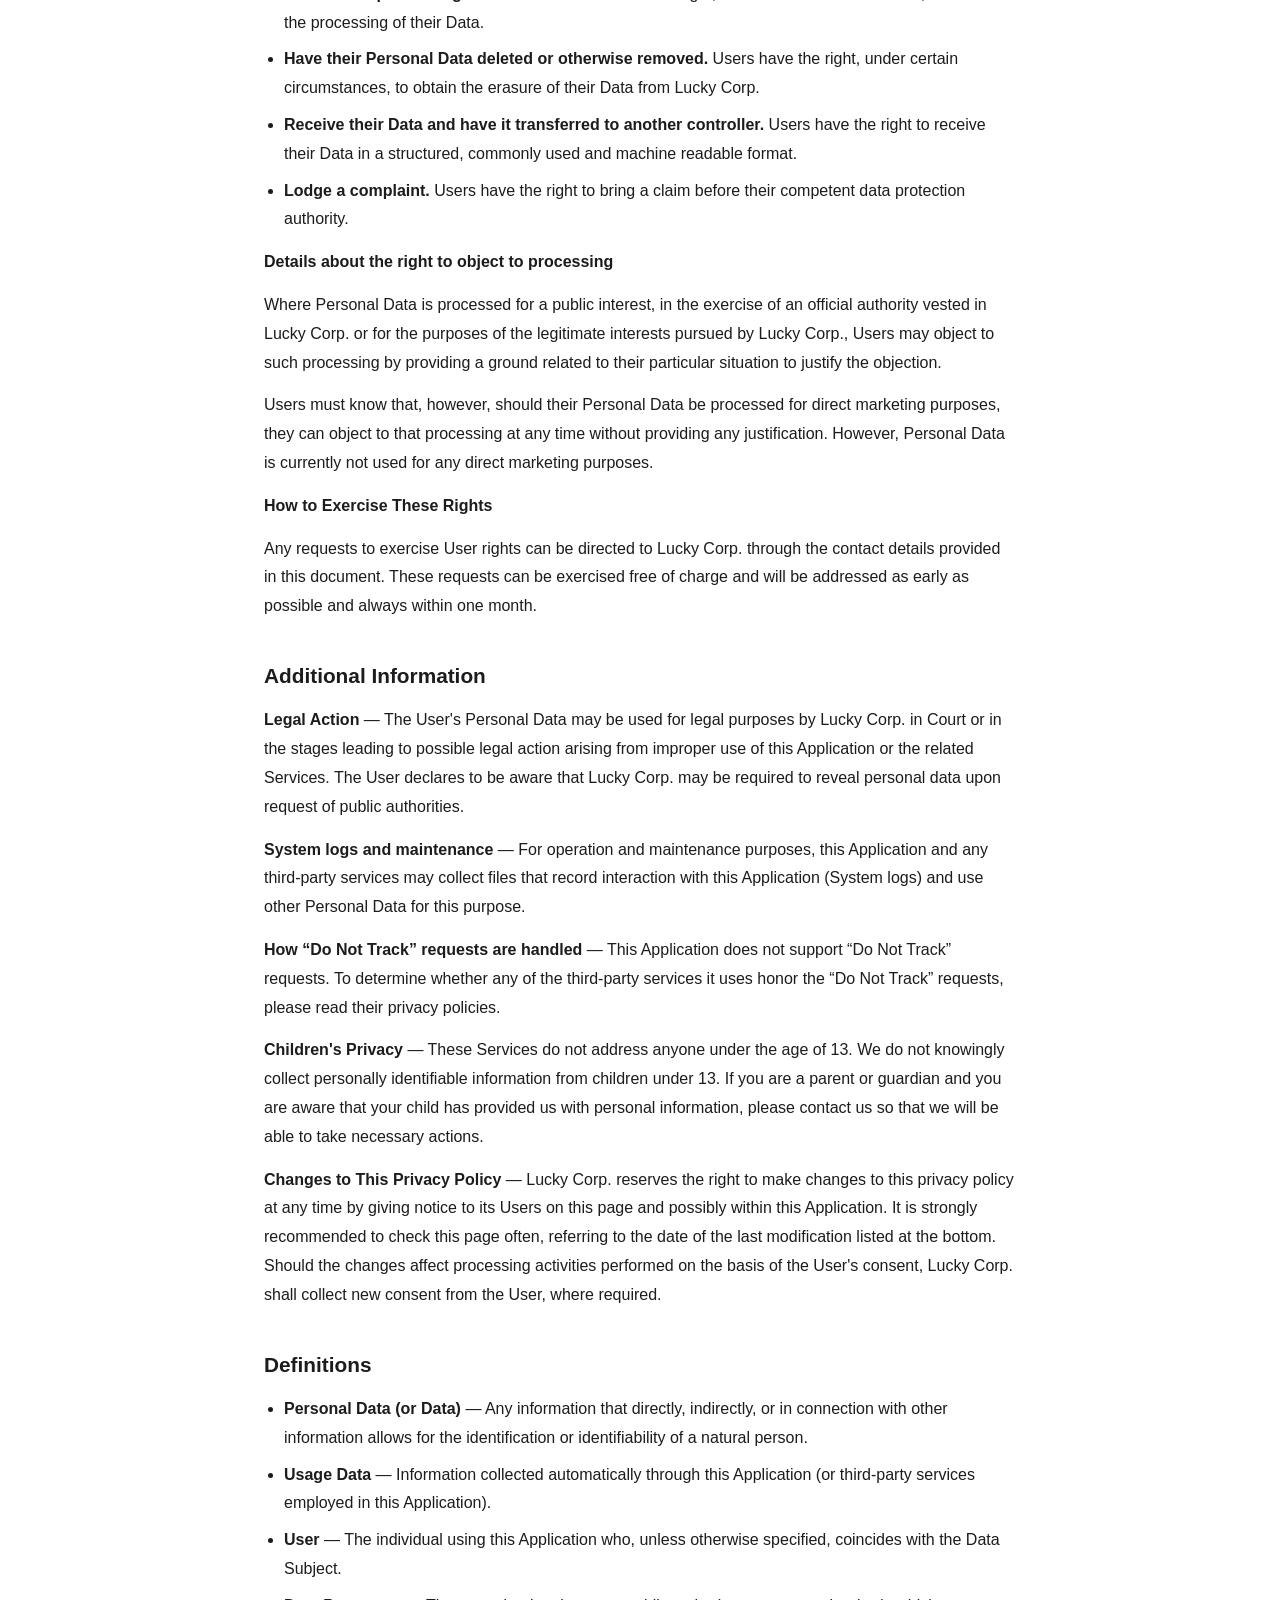
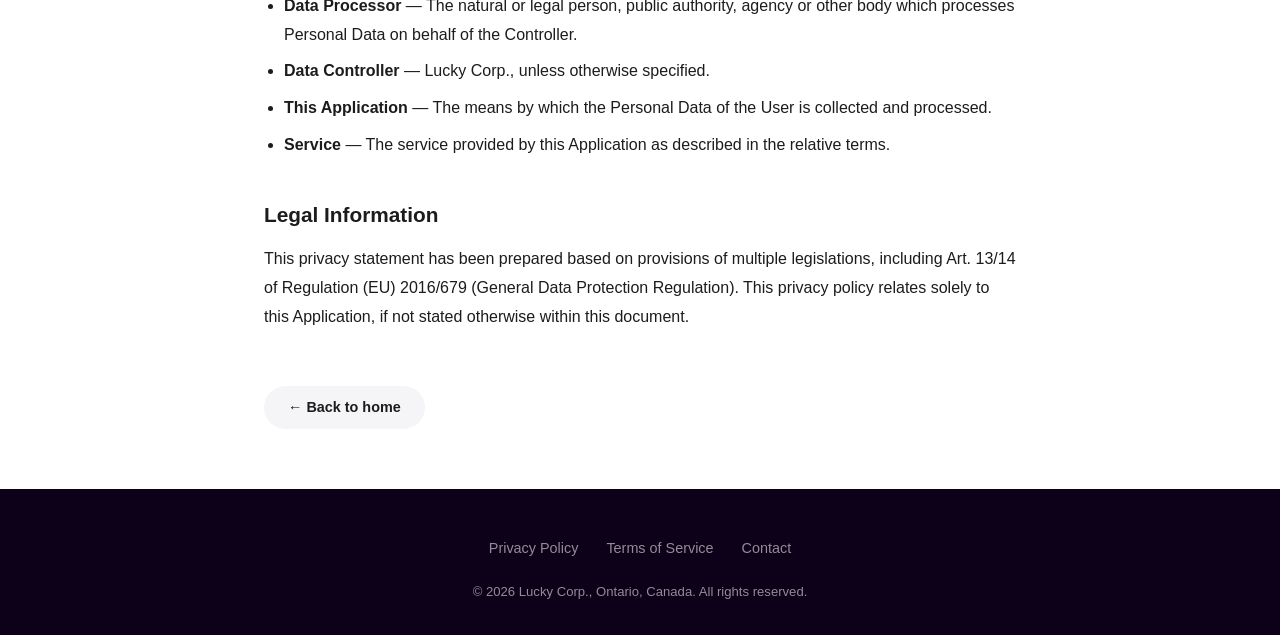
==== commit 47c2a852: "Privacy policy: document opt-in aggregated model-quality sharing Add a paragraph in the Firebase Ana" ====
--- a/privacy.html
+++ b/privacy.html
@@ -133,6 +133,8 @@
 
         <p>We use the third-party analytics tool Firebase Analytics to help us measure traffic and usage trends for the service. Firebase Analytics collects information such as how often users visit our services, what pages they visit, and what other pages they use prior to coming to our services. We use the information gotten from Firebase Analytics only to improve our services.</p>
 
+        <p>With your explicit opt-in (the <strong>Improving the model</strong> toggle in <em>Backup &amp; Data</em>), the app additionally sends through Firebase Analytics an anonymized, aggregated summary of how accurate your luck forecasts were &mdash; overall quality numbers only (such as average error and calibration). This summary never includes your individual luck ratings, the dates of your entries, or your notes. It is disabled by default, requires your active consent, and can be switched off at any time.</p>
+
         <p><strong>Feedback Collected Directly</strong></p>
         <p>Data Collected: feedback message, email, app version, user agent, IP address.<br>Place of processing: Canada.</p>
 
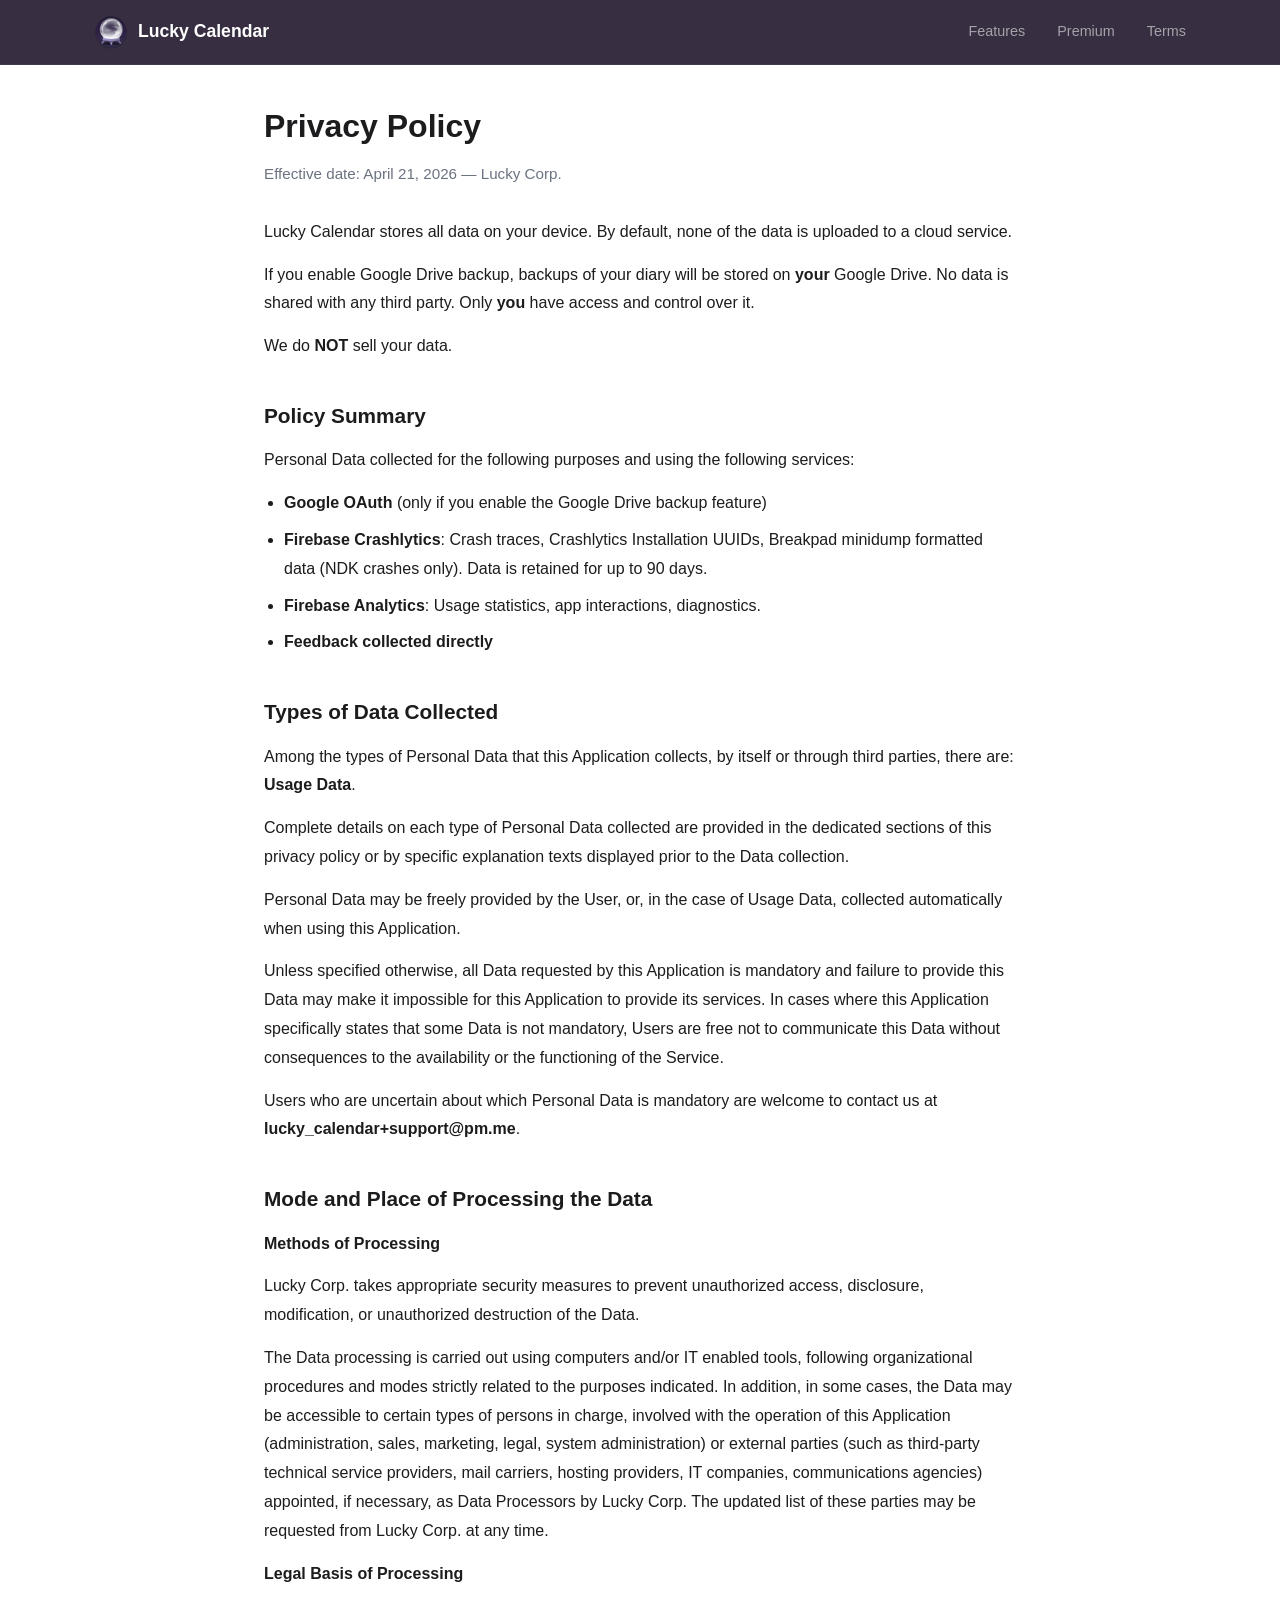
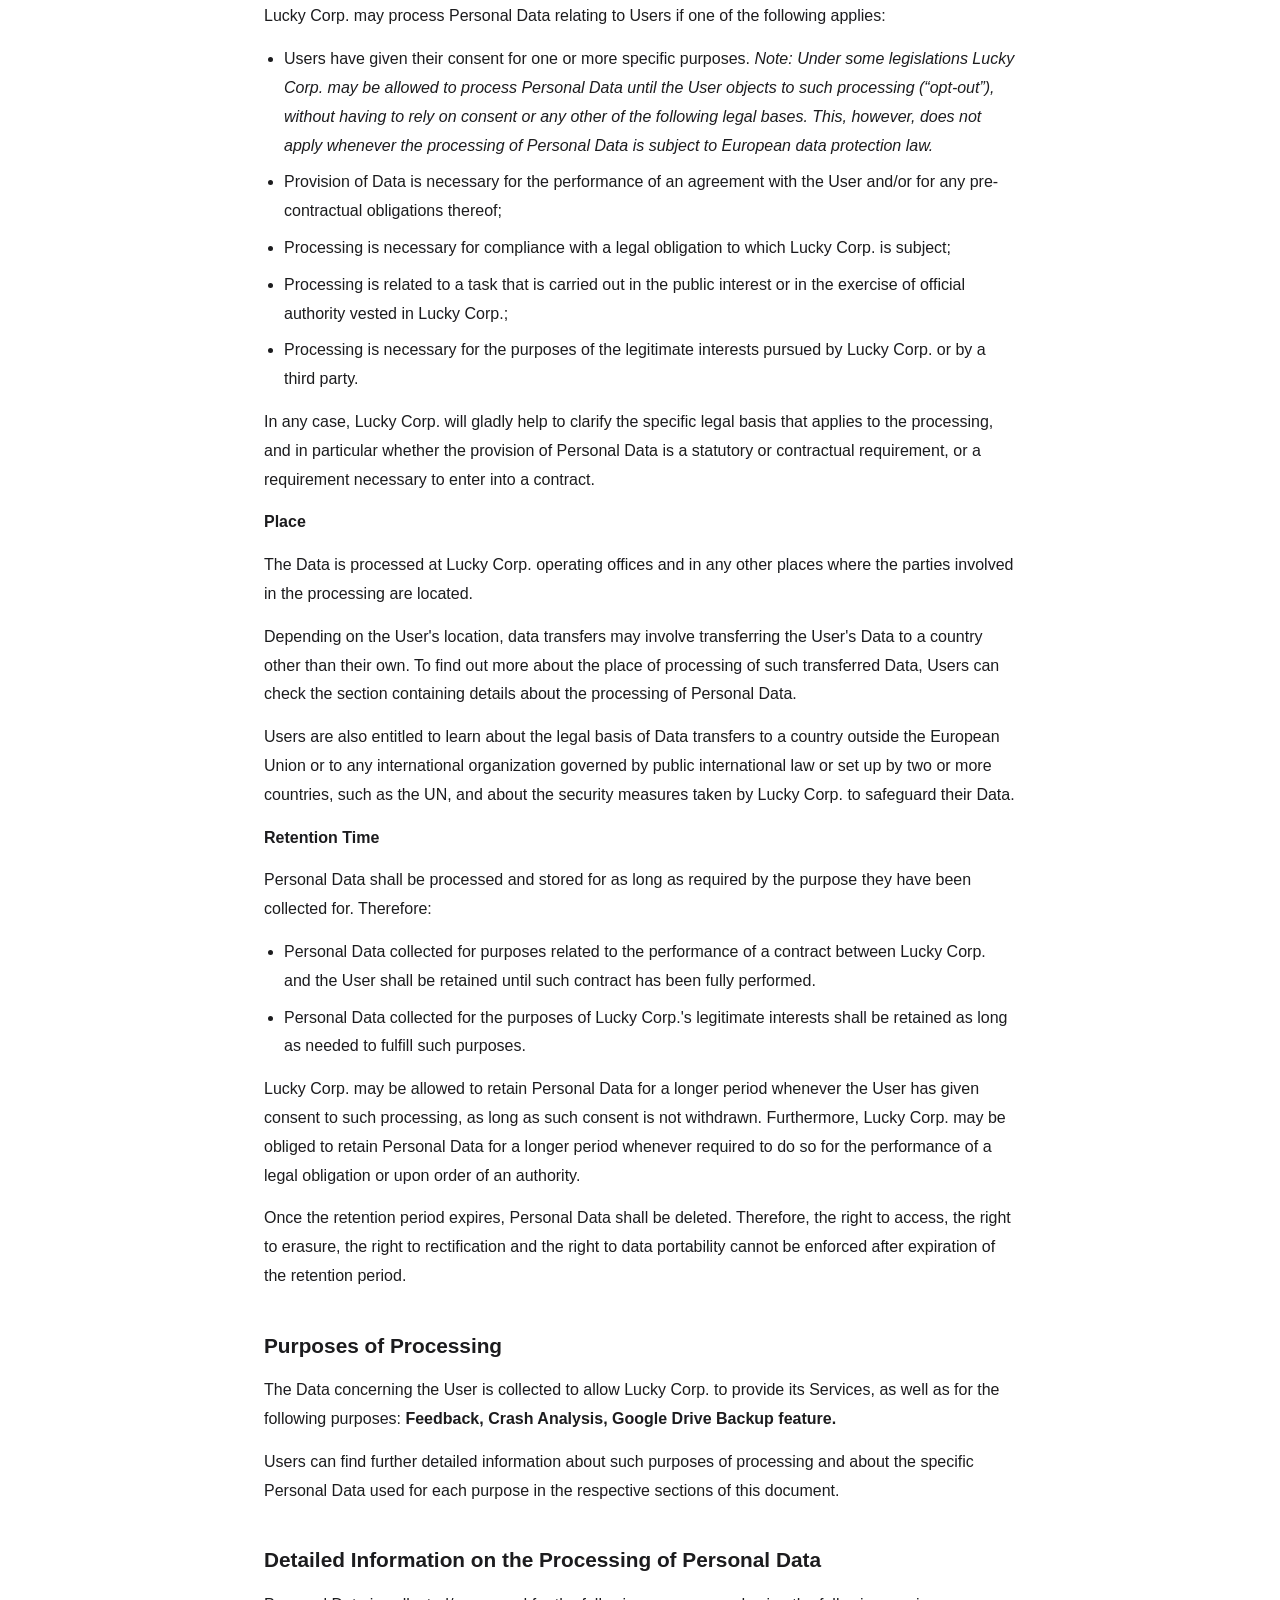
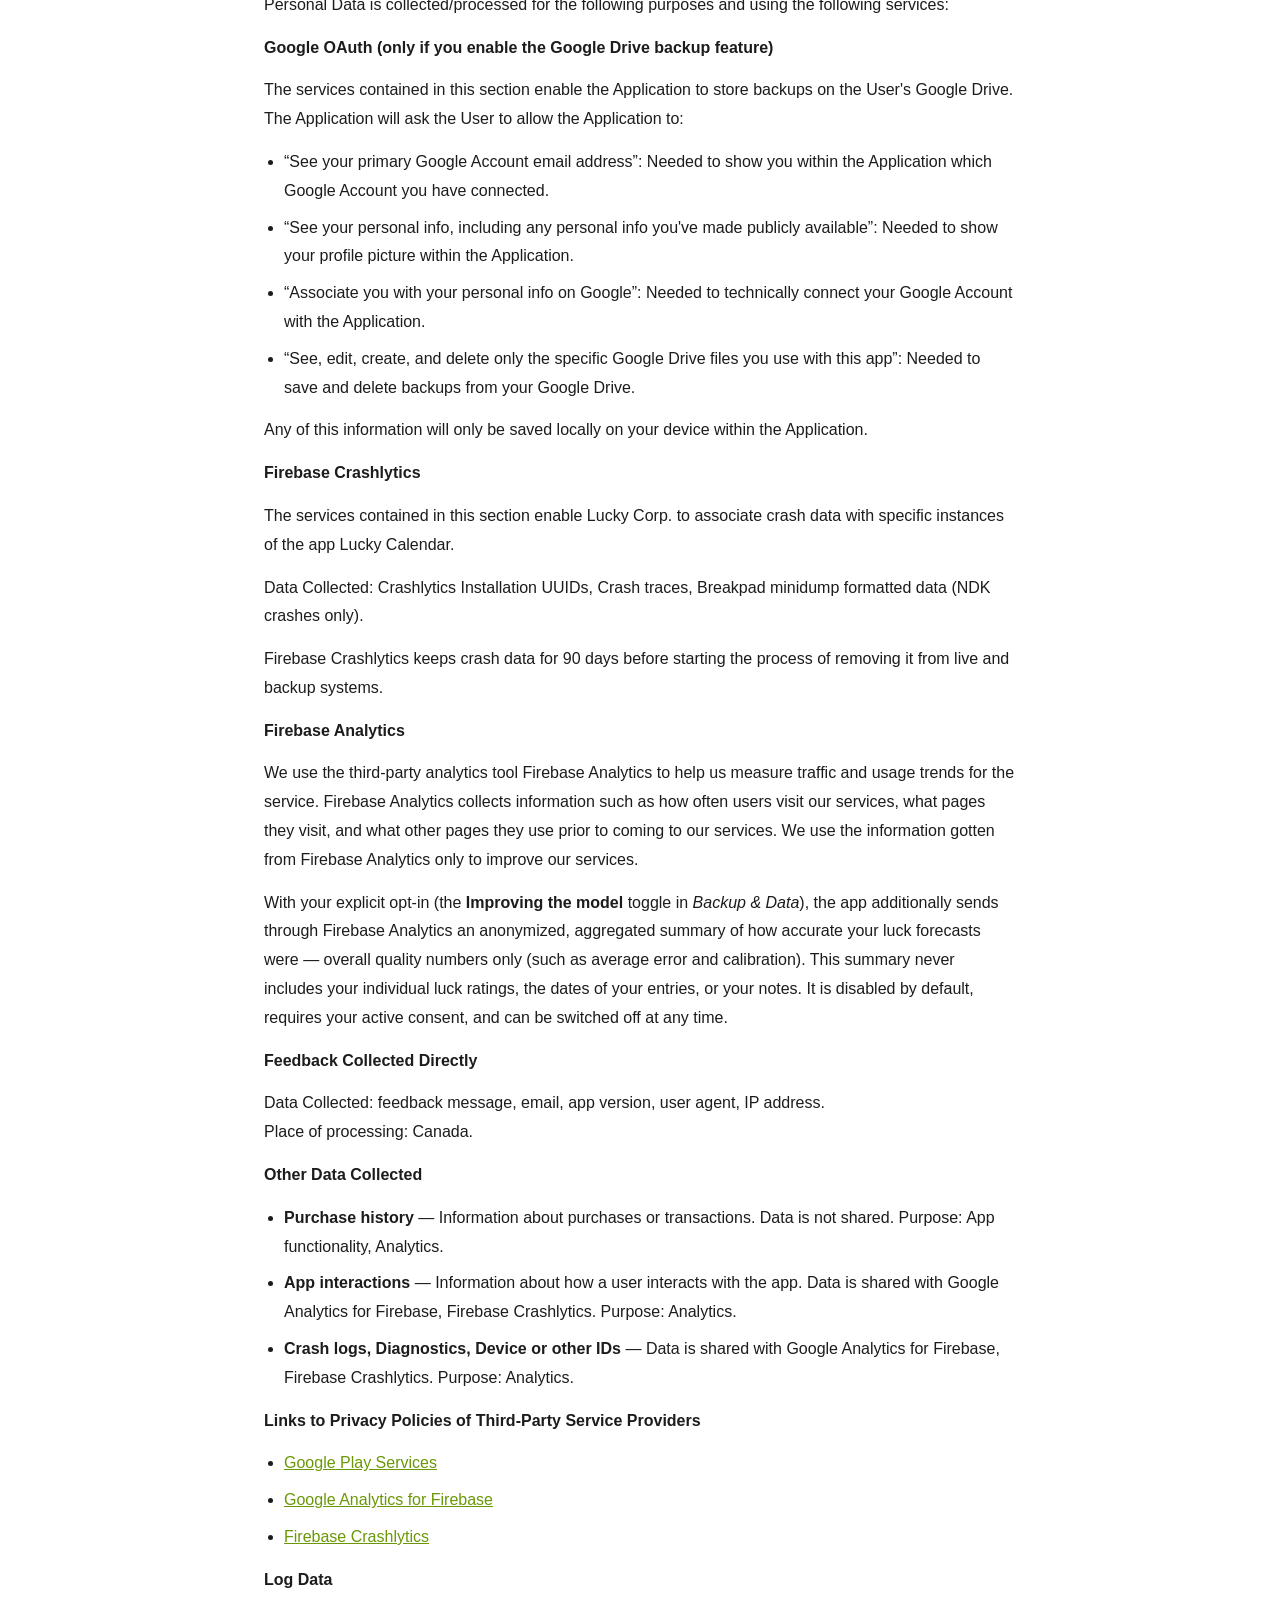
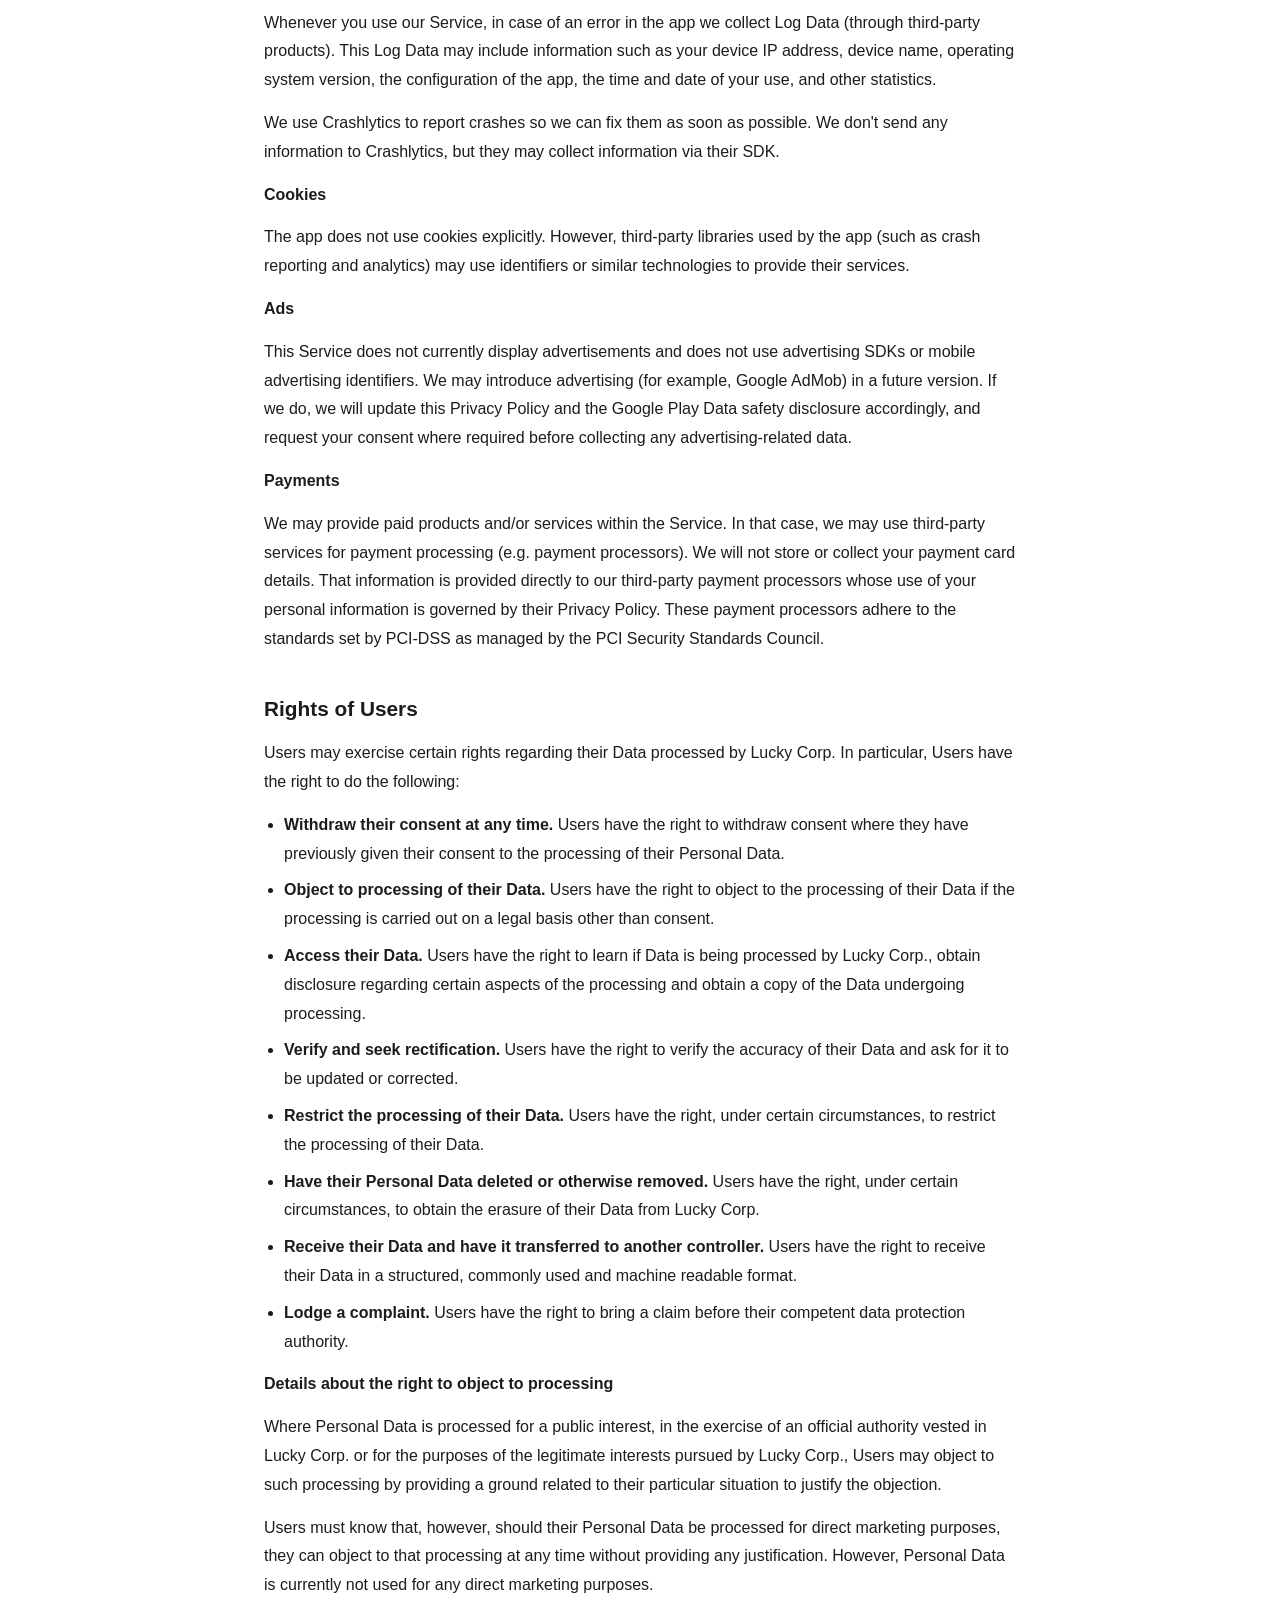
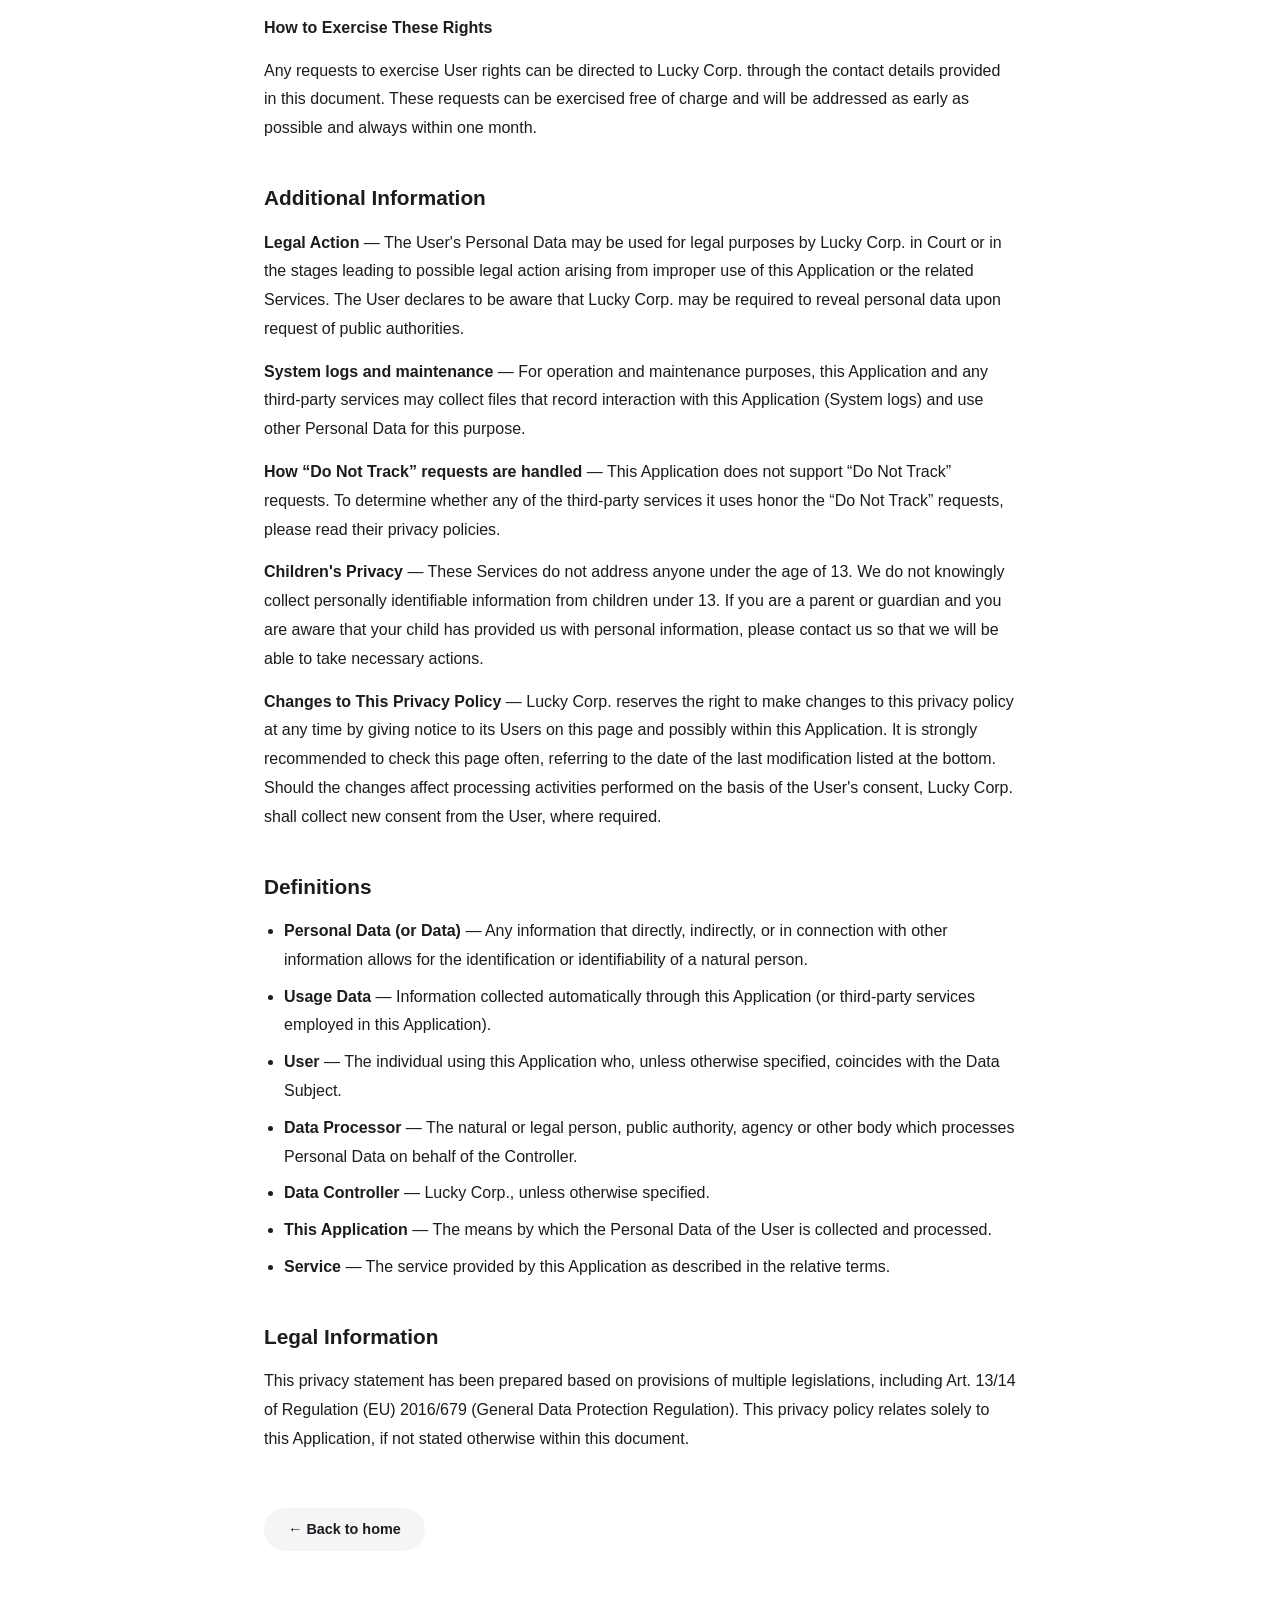
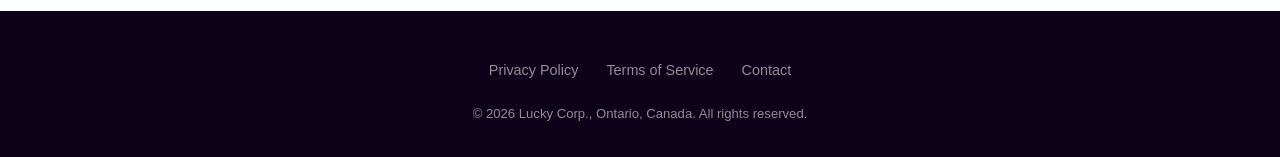
==== commit 1a4c2893: "Remove non-existent ads/AdMob/RevenueCat/location claims from privacy policy" ====
--- a/privacy.html
+++ b/privacy.html
@@ -44,7 +44,6 @@
             <li><strong>Google OAuth</strong> (only if you enable the Google Drive backup feature)</li>
             <li><strong>Firebase Crashlytics</strong>: Crash traces, Crashlytics Installation UUIDs, Breakpad minidump formatted data (NDK crashes only). Data is retained for up to 90 days.</li>
             <li><strong>Firebase Analytics</strong>: Usage statistics, app interactions, diagnostics.</li>
-            <li><strong>Google AdMob</strong>: Advertising identifiers, approximate location (city level, &ge; 3&nbsp;km&sup2;), app interactions, device or other IDs, crash logs, diagnostics. Purpose: analytics, fraud prevention, security, compliance, and personalized advertising.</li>
             <li><strong>Feedback collected directly</strong></li>
         </ul>
 
@@ -140,19 +139,16 @@
 
         <p><strong>Other Data Collected</strong></p>
         <ul>
-            <li><strong>Approximate location</strong> — Physical user or device location within an area greater than or equal to 3 square kilometers (e.g. the city a user is in). Data is shared with Google AdMob. Purpose: Analytics, Fraud prevention, security and compliance, Advertising or marketing.</li>
             <li><strong>Purchase history</strong> — Information about purchases or transactions. Data is not shared. Purpose: App functionality, Analytics.</li>
-            <li><strong>App interactions</strong> — Information about how a user interacts with the app. Data is shared with Google AdMob, Google Analytics for Firebase, Firebase Crashlytics. Purpose: Analytics, Fraud prevention, security and compliance, Advertising or marketing.</li>
-            <li><strong>Crash logs, Diagnostics, Device or other IDs</strong> — Data is shared with Google AdMob, Google Analytics for Firebase, Firebase Crashlytics. Purpose: Analytics, Fraud prevention, security and compliance, Advertising or marketing.</li>
+            <li><strong>App interactions</strong> — Information about how a user interacts with the app. Data is shared with Google Analytics for Firebase, Firebase Crashlytics. Purpose: Analytics.</li>
+            <li><strong>Crash logs, Diagnostics, Device or other IDs</strong> — Data is shared with Google Analytics for Firebase, Firebase Crashlytics. Purpose: Analytics.</li>
         </ul>
 
         <p><strong>Links to Privacy Policies of Third-Party Service Providers</strong></p>
         <ul>
             <li><a href="https://www.google.com/policies/privacy/">Google Play Services</a></li>
-            <li><a href="https://support.google.com/admob/answer/6128543?hl=en">AdMob</a></li>
             <li><a href="https://firebase.google.com/policies/analytics">Google Analytics for Firebase</a></li>
             <li><a href="https://firebase.google.com/support/privacy/">Firebase Crashlytics</a></li>
-            <li><a href="https://www.revenuecat.com/privacy">RevenueCat</a></li>
         </ul>
 
         <p><strong>Log Data</strong></p>
@@ -160,11 +156,10 @@
         <p>We use Crashlytics to report crashes so we can fix them as soon as possible. We don't send any information to Crashlytics, but they may collect information via their SDK.</p>
 
         <p><strong>Cookies</strong></p>
-        <p>Cookies are files with small amount of data that is commonly used as anonymous unique identifier of your mobile device. This Service uses cookies to deliver personalized ads and to allow for frequency capping, aggregated ad reporting, and to combat fraud and abuse.</p>
-        <p>This Service does not use &ldquo;cookies&rdquo; explicitly. However, the app may use third-party code and libraries that use &ldquo;cookies&rdquo; to collect information and improve their services.</p>
+        <p>The app does not use cookies explicitly. However, third-party libraries used by the app (such as crash reporting and analytics) may use identifiers or similar technologies to provide their services.</p>
 
         <p><strong>Ads</strong></p>
-        <p>This Service uses mobile ad identifiers to show personalized ads. We share such identifiers with advertising partners &mdash; ad technology providers. You can see the full list of <a href="https://support.google.com/admob/answer/9012903">ad technology providers here</a>. By accepting this Privacy Policy you consent to the use of the mobile ad identifiers used in this Service. We hope you enjoy this free Service and your personalized ad experience. If you ever change your mind, you can withdraw your consent by purchasing this Service version without ads. This can be done in the application settings.</p>
+        <p>This Service does not currently display advertisements and does not use advertising SDKs or mobile advertising identifiers. We may introduce advertising (for example, Google AdMob) in a future version. If we do, we will update this Privacy Policy and the Google Play Data safety disclosure accordingly, and request your consent where required before collecting any advertising-related data.</p>
 
         <p><strong>Payments</strong></p>
         <p>We may provide paid products and/or services within the Service. In that case, we may use third-party services for payment processing (e.g. payment processors). We will not store or collect your payment card details. That information is provided directly to our third-party payment processors whose use of your personal information is governed by their Privacy Policy. These payment processors adhere to the standards set by PCI-DSS as managed by the PCI Security Standards Council.</p>
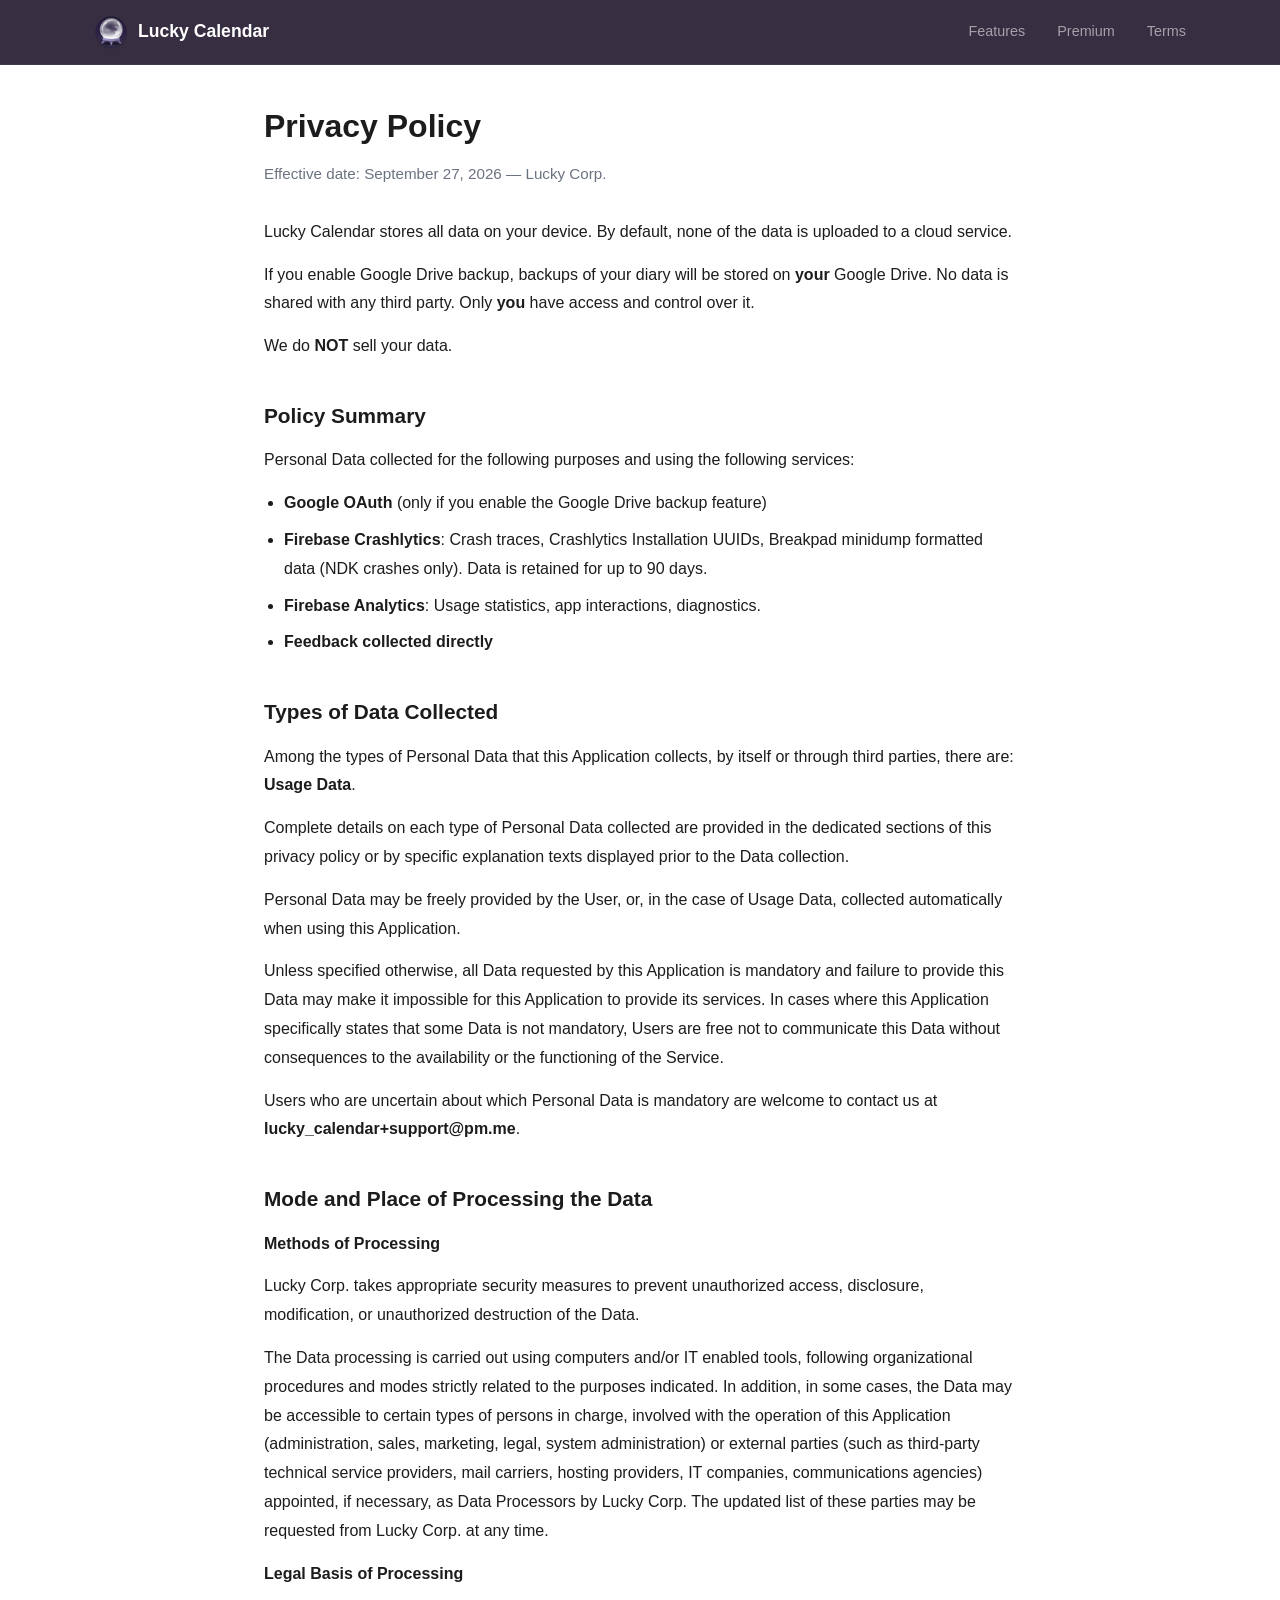
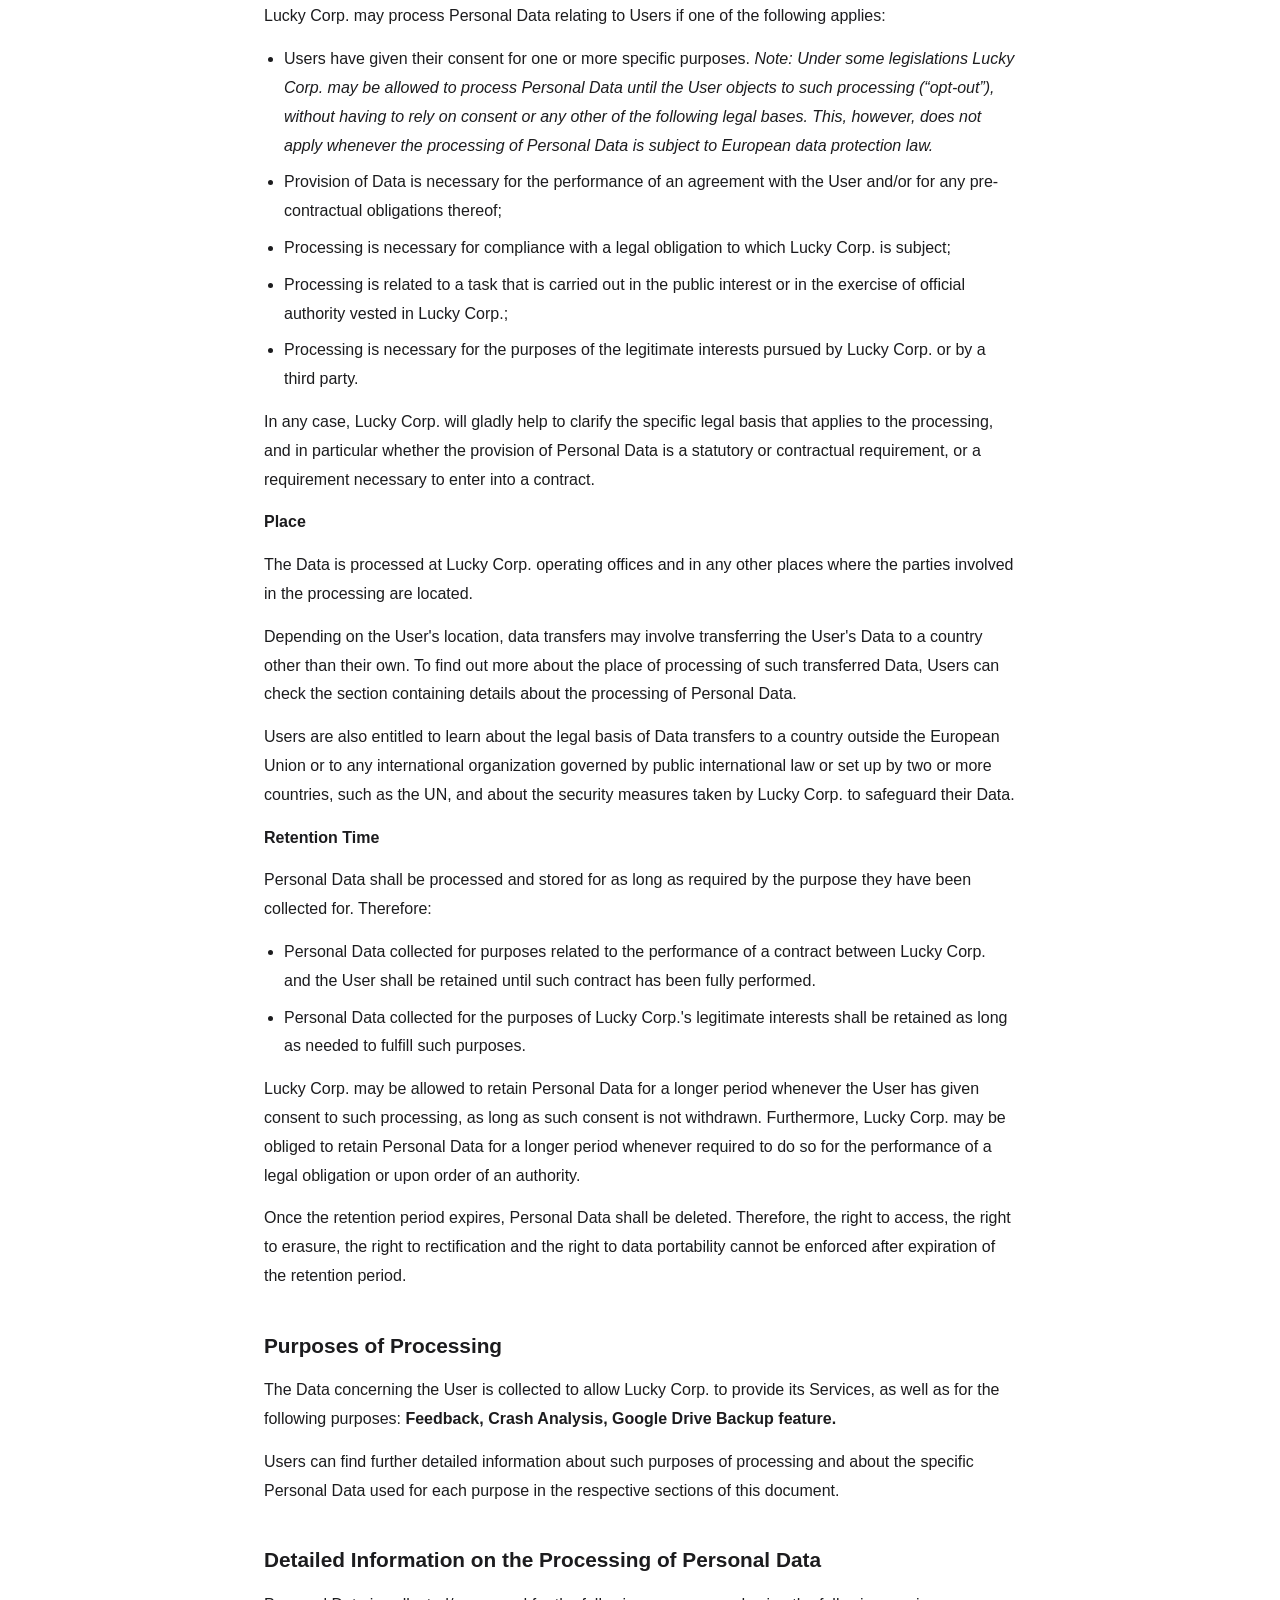
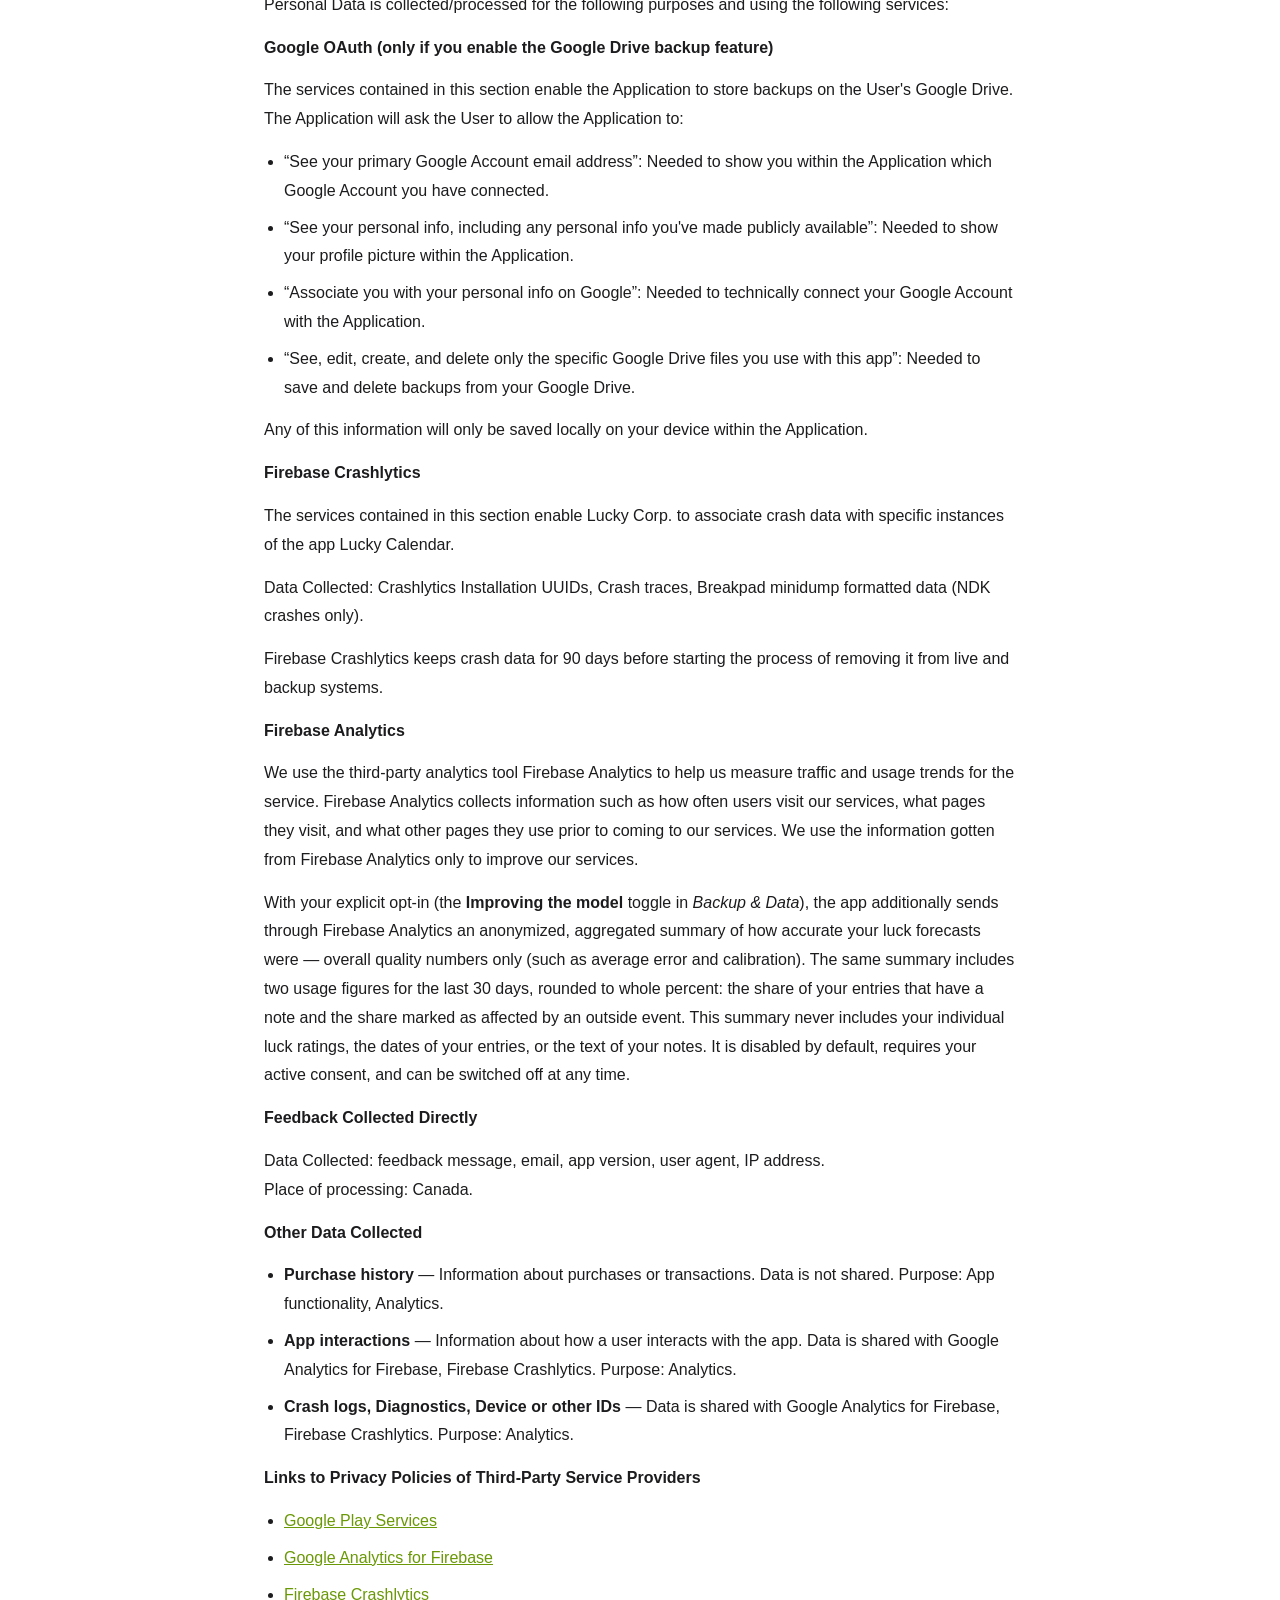
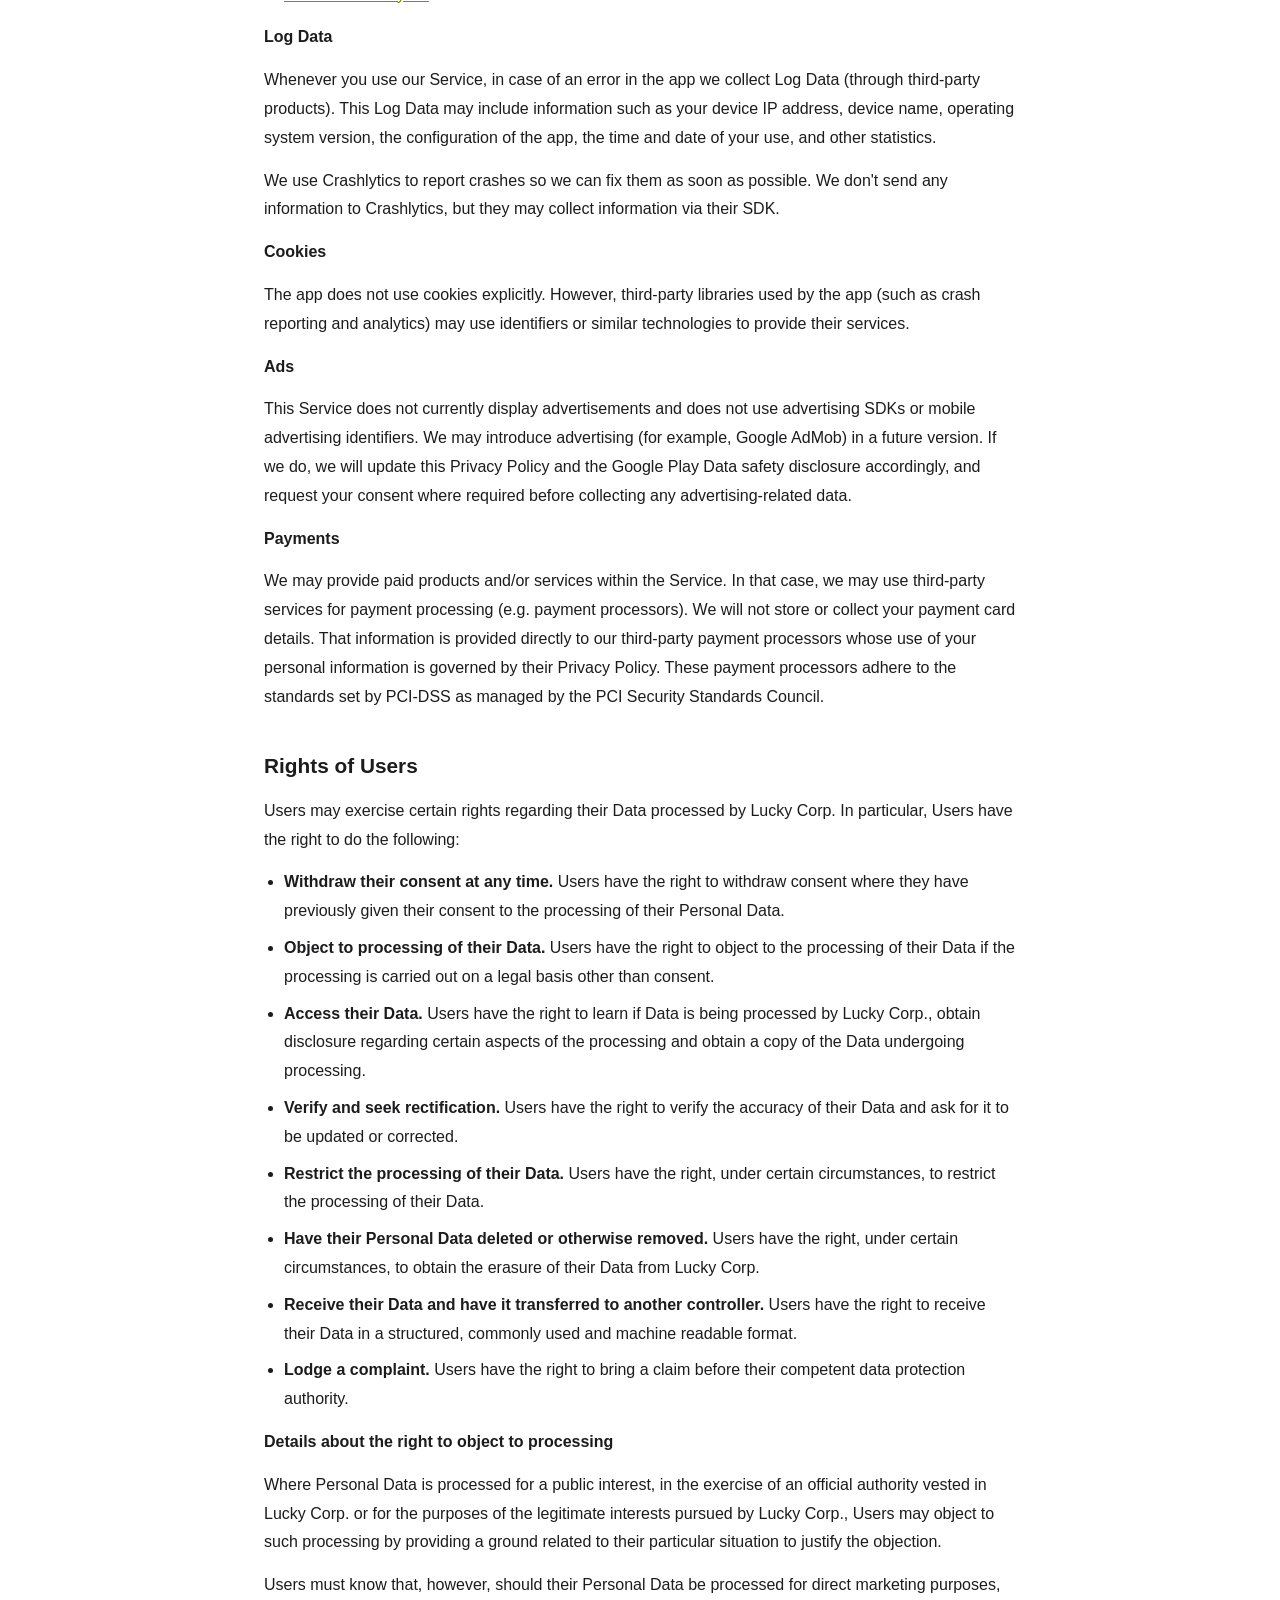
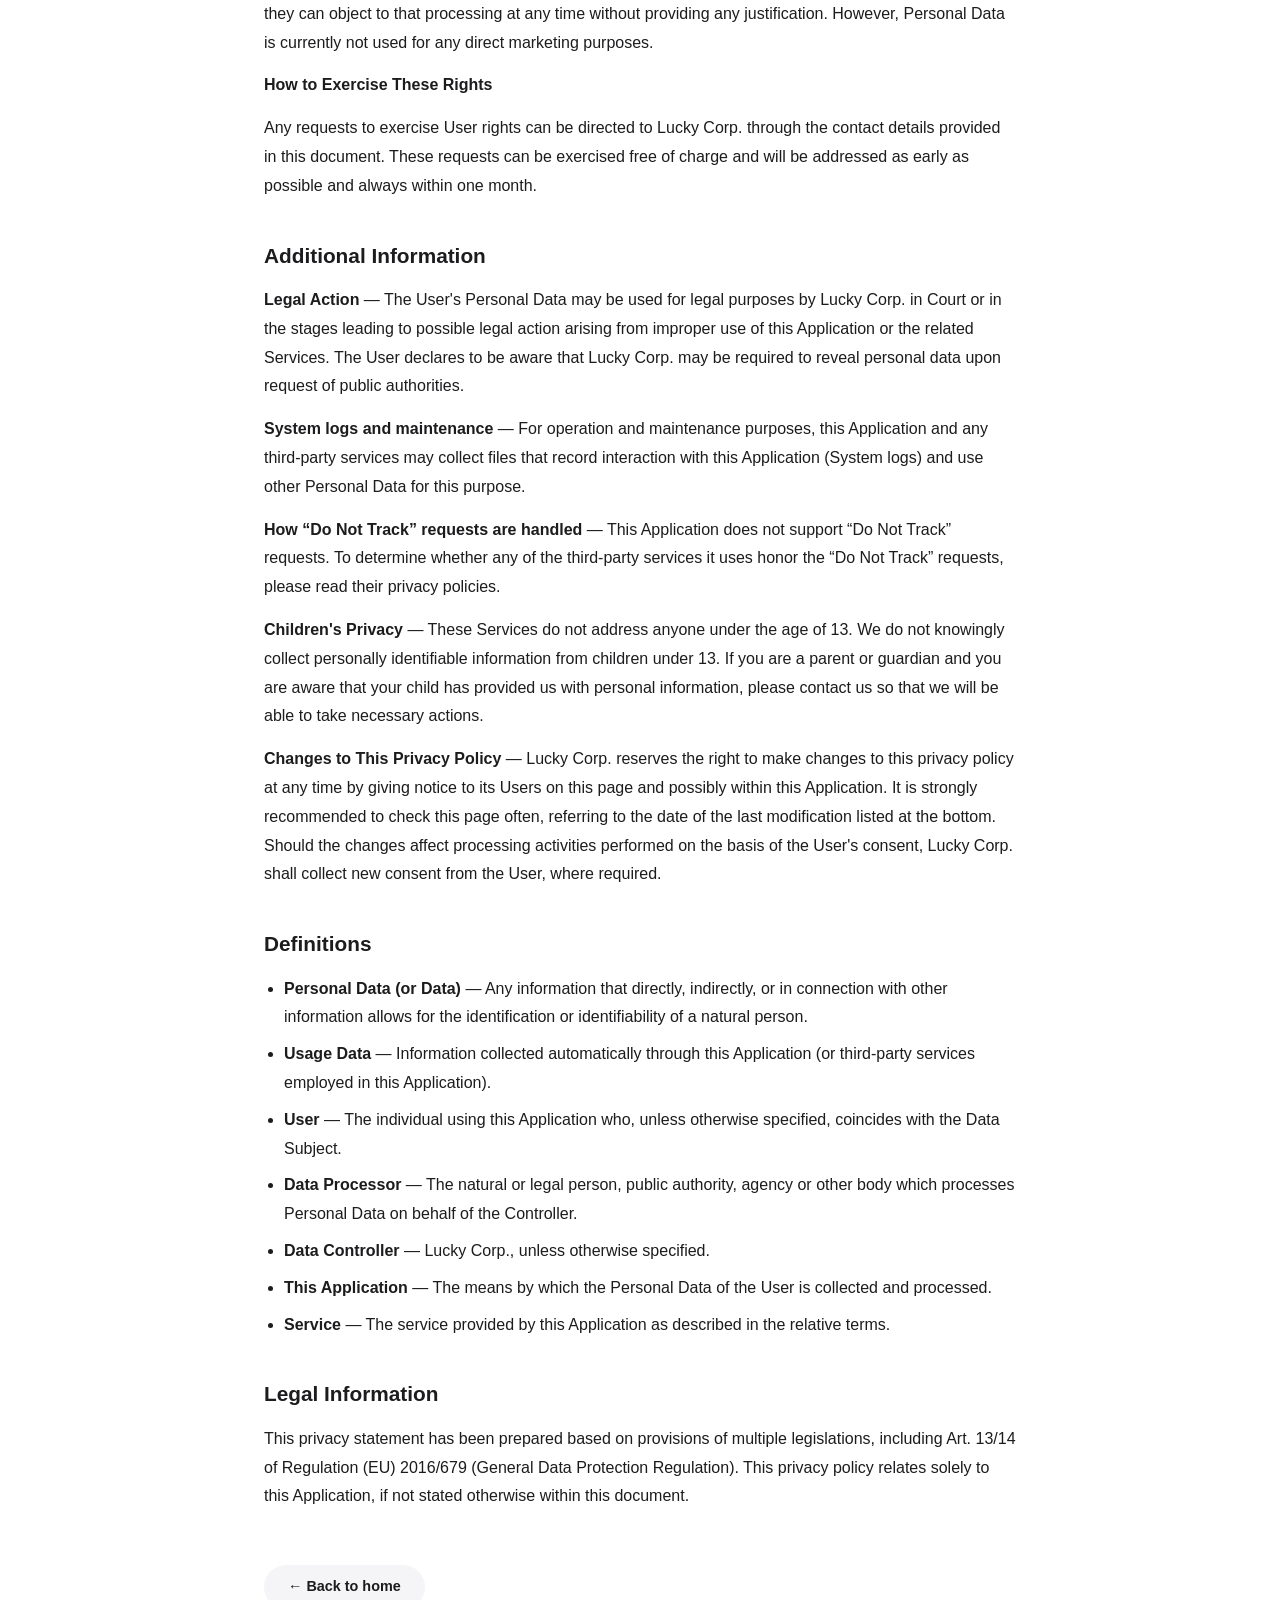
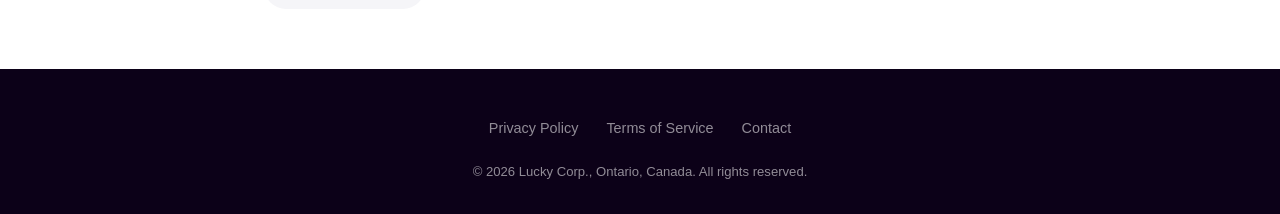
==== commit 31696987: "Privacy policy: the model summary also reports note and outside-event usage Mirror of the app's poli" ====
--- a/privacy.html
+++ b/privacy.html
@@ -28,7 +28,7 @@
 
 <main class="legal-page">
     <h1>Privacy Policy</h1>
-    <p class="effective">Effective date: April 21, 2026 &mdash; Lucky Corp.</p>
+    <p class="effective">Effective date: September 27, 2026 &mdash; Lucky Corp.</p>
 
     <div class="legal-content">
         <p>Lucky Calendar stores all data on your device. By default, none of the data is uploaded to a cloud service.</p>
@@ -132,7 +132,7 @@
 
         <p>We use the third-party analytics tool Firebase Analytics to help us measure traffic and usage trends for the service. Firebase Analytics collects information such as how often users visit our services, what pages they visit, and what other pages they use prior to coming to our services. We use the information gotten from Firebase Analytics only to improve our services.</p>
 
-        <p>With your explicit opt-in (the <strong>Improving the model</strong> toggle in <em>Backup &amp; Data</em>), the app additionally sends through Firebase Analytics an anonymized, aggregated summary of how accurate your luck forecasts were &mdash; overall quality numbers only (such as average error and calibration). This summary never includes your individual luck ratings, the dates of your entries, or your notes. It is disabled by default, requires your active consent, and can be switched off at any time.</p>
+        <p>With your explicit opt-in (the <strong>Improving the model</strong> toggle in <em>Backup &amp; Data</em>), the app additionally sends through Firebase Analytics an anonymized, aggregated summary of how accurate your luck forecasts were &mdash; overall quality numbers only (such as average error and calibration). The same summary includes two usage figures for the last 30 days, rounded to whole percent: the share of your entries that have a note and the share marked as affected by an outside event. This summary never includes your individual luck ratings, the dates of your entries, or the text of your notes. It is disabled by default, requires your active consent, and can be switched off at any time.</p>
 
         <p><strong>Feedback Collected Directly</strong></p>
         <p>Data Collected: feedback message, email, app version, user agent, IP address.<br>Place of processing: Canada.</p>
